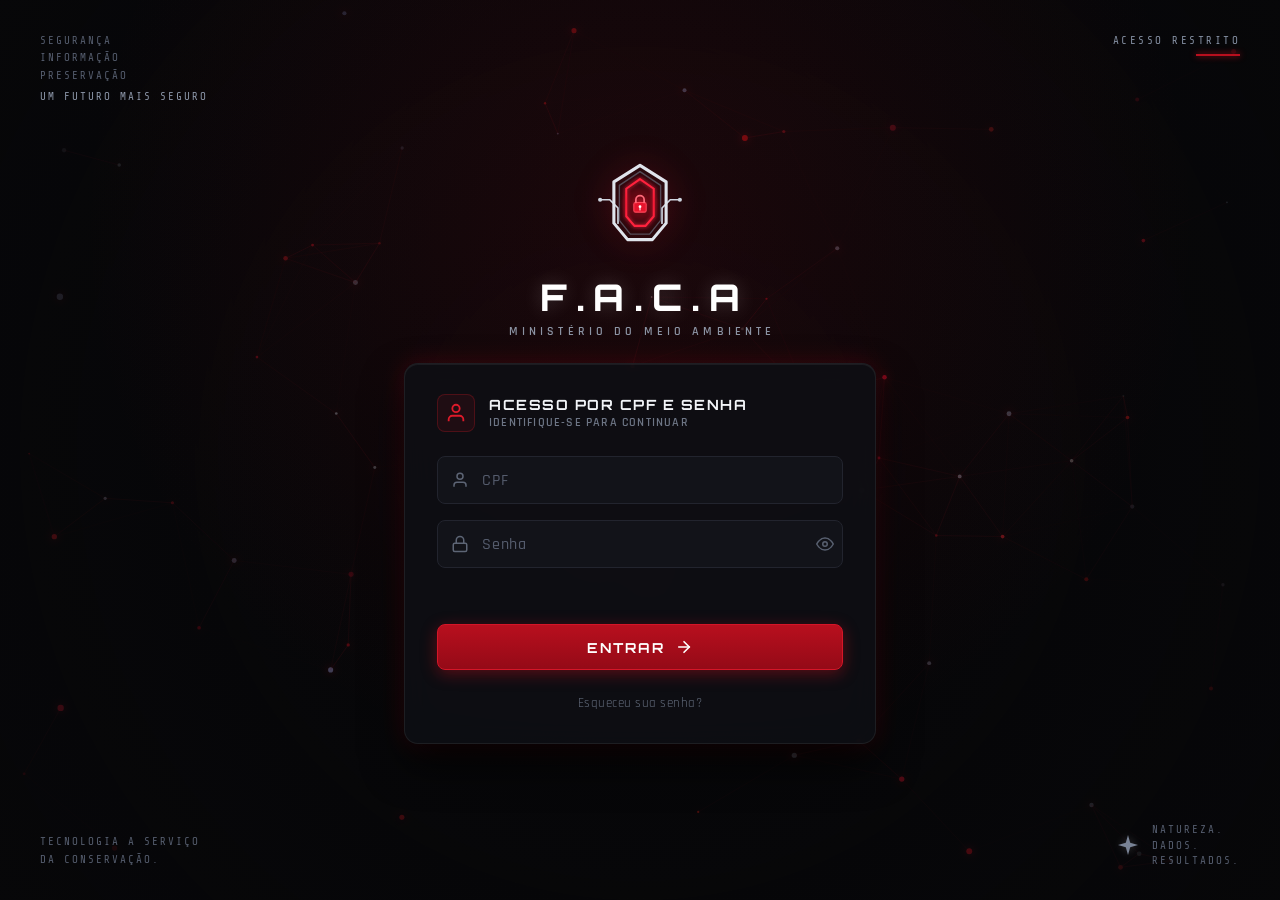
==== index.html @ 19641d57 "feat: estrutura inicial do frontend e scanner facial" ====
<!DOCTYPE html>
<html lang="pt-BR">
<head>
  <meta charset="UTF-8">
  <meta name="viewport" content="width=device-width, initial-scale=1.0">
  <title>F.A.C.A - Ministério do Meio Ambiente | Controle de Acesso</title>
  
  <!-- Google Fonts: Orbitron & Rajdhani for Cyber / Military HUD Aesthetic -->
  <link rel="preconnect" href="https://fonts.googleapis.com">
  <link rel="preconnect" href="https://fonts.gstatic.com" crossorigin>
  <link href="https://fonts.googleapis.com/css2?family=Orbitron:wght@500;700;800;900&family=Rajdhani:wght@400;500;600;700&family=Share+Tech+Mono&display=swap" rel="stylesheet">
  
  <!-- Estilos CSS -->
  <link rel="stylesheet" href="src/css/estilo.css">
</head>
<body>
  <!-- Canvas de Fundo Interativo (Rede Neural / Constelações Cibernéticas) -->
  <canvas id="bg-canvas"></canvas>

  <!-- Ambient Glow Vignette -->
  <div class="ambient-glow"></div>

  <!-- HUD Corner Details (Idêntico à referência visual) -->
  <div class="hud-corner top-left">
    <span>SEGURANÇA</span>
    <span>INFORMAÇÃO</span>
    <span>PRESERVAÇÃO</span>
    <span class="highlight">UM FUTURO MAIS SEGURO</span>
  </div>

  <div class="hud-corner top-right">
    <div class="restricted-tag">
      <span>ACESSO RESTRITO</span>
      <div class="hud-line"></div>
    </div>
  </div>

  <div class="hud-corner bottom-left">
    <span>TECNOLOGIA A SERVIÇO</span>
    <span>DA CONSERVAÇÃO.</span>
  </div>

  <div class="hud-corner bottom-right">
    <div class="nature-tag">
      <svg class="star-icon" viewBox="0 0 24 24" fill="currentColor">
        <path d="M12 2L14.2 9.8L22 12L14.2 14.2L12 22L9.8 14.2L2 12L9.8 9.8L12 2Z"/>
      </svg>
      <div class="nature-text">
        <span>NATUREZA.</span>
        <span>DADOS.</span>
        <span>RESULTADOS.</span>
      </div>
    </div>
  </div>

  <!-- Container Principal Centralizado -->
  <main class="main-container">
    
    <!-- Header / Logo F.A.C.A -->
    <header class="system-header">
      <div class="logo-wrapper">
        <div class="logo-shield">
          <svg viewBox="0 0 160 160" class="shield-svg">
            <defs>
              <radialGradient id="redGlow" cx="50%" cy="50%" r="50%">
                <stop offset="0%" stop-color="#ff1a35" stop-opacity="0.9" />
                <stop offset="50%" stop-color="#ab091b" stop-opacity="0.5" />
                <stop offset="100%" stop-color="#ff0022" stop-opacity="0" />
              </radialGradient>
              <filter id="glowEffect" x="-20%" y="-20%" width="140%" height="140%">
                <feGaussianBlur stdDeviation="3" result="blur" />
                <feComposite in="SourceGraphic" in2="blur" operator="over" />
              </filter>
            </defs>
            <!-- Circuit Nodes & Lines -->
            <path d="M22 68 L36 68 L48 80 L48 102" fill="none" stroke="#cfd6e0" stroke-width="2.5" stroke-linecap="round"/>
            <circle cx="22" cy="68" r="3" fill="#cfd6e0" />
            
            <path d="M138 68 L124 68 L112 80 L112 102" fill="none" stroke="#cfd6e0" stroke-width="2.5" stroke-linecap="round"/>
            <circle cx="138" cy="68" r="3" fill="#cfd6e0" />

            <!-- Outer Metallic Polygonal Arch -->
            <path d="M80 18 L118 42 L118 102 L98 126 L62 126 L42 102 L42 42 Z" 
                  fill="none" stroke="#dfe4ec" stroke-width="4.5" stroke-linejoin="round" />
            <path d="M80 27 L110 47 L110 98 L94 118 L66 118 L50 98 L50 47 Z" 
                  fill="none" stroke="#717a8a" stroke-width="2" stroke-linejoin="round" opacity="0.6"/>

            <!-- Inner Glowing Cyber Core Arch -->
            <path d="M80 38 L100 52 L100 92 L88 106 L72 106 L60 92 L60 52 Z" 
                  fill="none" stroke="#ff223e" stroke-width="3" filter="url(#glowEffect)" />
            
            <!-- Glow background -->
            <circle cx="80" cy="74" r="28" fill="url(#redGlow)" opacity="0.75" />

            <!-- Padlock Symbol -->
            <g transform="translate(68, 62)" class="lock-icon-svg">
              <rect x="3" y="10" width="18" height="14" rx="2.5" fill="#e6142c" stroke="#ff475b" stroke-width="1.5" />
              <path d="M6 10 V6 A6 6 0 0 1 18 6 V10" fill="none" stroke="#ff6b7b" stroke-width="2.5" stroke-linecap="round" />
              <circle cx="12" cy="16" r="2" fill="#ffffff" />
              <path d="M12 18 V21" stroke="#ffffff" stroke-width="1.5" stroke-linecap="round"/>
            </g>
          </svg>
        </div>
      </div>

      <h1 class="system-title">F.A.C.A</h1>
      <p class="system-subtitle">MINISTÉRIO DO MEIO AMBIENTE</p>
    </header>

    <!-- Área de Cards com Transição de Etapas -->
    <div class="auth-card-stage">
      
      <!-- ETAPA 1: Acesso por CPF e Senha (Exibido Primeiro) -->
      <section class="auth-card active" id="step-login" aria-label="Acesso por CPF e Senha">
        <div class="card-header">
          <div class="icon-avatar">
            <svg viewBox="0 0 24 24" width="22" height="22" fill="none" stroke="currentColor" stroke-width="2">
              <path d="M20 21v-2a4 4 0 0 0-4-4H8a4 4 0 0 0-4 4v2" />
              <circle cx="12" cy="7" r="4" />
            </svg>
          </div>
          <div class="header-text">
            <h2>ACESSO POR CPF E SENHA</h2>
            <p>IDENTIFIQUE-SE PARA CONTINUAR</p>
          </div>
        </div>

        <form id="form-login" class="card-form" autocomplete="off">
          <!-- Campo CPF -->
          <div class="input-group">
            <span class="input-icon">
              <svg viewBox="0 0 24 24" width="18" height="18" fill="none" stroke="currentColor" stroke-width="2">
                <path d="M20 21v-2a4 4 0 0 0-4-4H8a4 4 0 0 0-4 4v2" />
                <circle cx="12" cy="7" r="4" />
              </svg>
            </span>
            <input 
              type="text" 
              id="cpf-input" 
              name="cpf" 
              placeholder="CPF" 
              maxlength="14" 
              inputmode="numeric"
              required 
            />
          </div>

          <!-- Campo Senha -->
          <div class="input-group">
            <span class="input-icon">
              <svg viewBox="0 0 24 24" width="18" height="18" fill="none" stroke="currentColor" stroke-width="2">
                <rect x="3" y="11" width="18" height="11" rx="2" ry="2" />
                <path d="M7 11V7a5 5 0 0 1 10 0v4" />
              </svg>
            </span>
            <input 
              type="password" 
              id="password-input" 
              name="password" 
              placeholder="Senha" 
              required 
            />
            <button type="button" class="btn-toggle-pwd" id="btn-toggle-pwd" aria-label="Mostrar ou ocultar senha">
              <svg id="eye-icon" viewBox="0 0 24 24" width="18" height="18" fill="none" stroke="currentColor" stroke-width="2">
                <path d="M1 12s4-8 11-8 11 8 11 8-4 8-11 8-11-8-11-8z" />
                <circle cx="12" cy="12" r="3" />
              </svg>
            </button>
          </div>

          <div class="feedback-msg" id="login-feedback"></div>

          <!-- Botão Entrar -->
          <button type="submit" class="btn-primary" id="btn-entrar">
            <span>ENTRAR</span>
            <svg viewBox="0 0 24 24" width="18" height="18" fill="none" stroke="currentColor" stroke-width="2.2" stroke-linecap="round">
              <line x1="5" y1="12" x2="19" y2="12"></line>
              <polyline points="12 5 19 12 12 19"></polyline>
            </svg>
          </button>

          <!-- Rodapé do Card -->
          <div class="card-footer">
            <a href="#" class="forgot-pwd-link" id="link-forgot-pwd">Esqueceu sua senha?</a>
          </div>
        </form>
      </section>

      <!-- ETAPA 2: Reconhecimento Facial (Aparece após clicar em Entrar) -->
      <section class="auth-card" id="step-biometrics" aria-label="Reconhecimento Facial">
        <div class="card-header">
          <div class="icon-avatar">
            <svg viewBox="0 0 24 24" width="22" height="22" fill="none" stroke="currentColor" stroke-width="2">
              <path d="M3 7V5a2 2 0 0 1 2-2h2" />
              <path d="M17 3h2a2 2 0 0 1 2 2v2" />
              <path d="M21 17v2a2 2 0 0 1-2 2h-2" />
              <path d="M7 21H5a2 2 0 0 1-2-2v-2" />
              <circle cx="12" cy="11" r="3" />
              <path d="M8 17a4 4 0 0 1 8 0" />
            </svg>
          </div>
          <div class="header-text">
            <h2>RECONHECIMENTO FACIAL</h2>
            <p>POSICIONE SEU ROSTO NA ÁREA INDICADA</p>
          </div>
        </div>

        <div class="card-content">
          <!-- Viewport do Scanner Facial com HUD cibernético -->
          <div class="scanner-viewport" id="scanner-viewport">
            <!-- Retículas dos 4 cantos -->
            <div class="reticle-corner corner-tl"></div>
            <div class="reticle-corner corner-tr"></div>
            <div class="reticle-corner corner-bl"></div>
            <div class="reticle-corner corner-br"></div>

            <!-- Mira / Linha de varredura laser -->
            <div class="scan-laser" id="scan-laser"></div>
            <div class="crosshair-h"></div>
            <div class="crosshair-v"></div>

            <!-- Canvas da Malha 3D / Wireframe Facial -->
            <canvas id="face-mesh-canvas" width="340" height="240"></canvas>
            
            <!-- Elemento de Vídeo para Câmera Real (Opcional/Automático) -->
            <video id="webcam-video" autoplay playsinline muted></video>

            <!-- Status HUD Overlay -->
            <div class="scanner-hud-overlay">
              <span class="hud-status" id="hud-status-text">SISTEMA PRONTO</span>
              <span class="hud-metrics" id="hud-metrics-text">BIOMETRIA 0%</span>
            </div>
          </div>

          <!-- Barra de Progresso do Reconhecimento -->
          <div class="scan-progress-container" id="scan-progress-box">
            <div class="scan-progress-bar" id="scan-progress-bar"></div>
          </div>

          <div class="feedback-msg" id="bio-feedback"></div>

          <!-- Botão Iniciar Reconhecimento -->
          <button type="button" class="btn-secondary" id="btn-start-scan">
            <svg viewBox="0 0 24 24" width="18" height="18" fill="none" stroke="currentColor" stroke-width="2">
              <path d="M23 19a2 2 0 0 1-2 2H3a2 2 0 0 1-2-2V8a2 2 0 0 1 2-2h4l2-3h6l2 3h4a2 2 0 0 1 2 2z"/>
              <circle cx="12" cy="13" r="4"/>
            </svg>
            <span id="btn-scan-label">INICIAR RECONHECIMENTO</span>
          </button>

          <!-- Ação secundária para voltar ao login ou trocar de câmera -->
          <div class="card-actions-nav">
            <button type="button" class="btn-link" id="btn-back-login">
              ← Voltar para identificação
            </button>
            <button type="button" class="btn-link-action" id="btn-toggle-cam">
              Ativar Câmera Real
            </button>
          </div>
        </div>
      </section>

    </div>
  </main>

  <!-- Scripts JavaScript -->
  <script src="src/js/particulas.js"></script>
  <script src="src/js/scanner-facial.js"></script>
  <script src="src/js/principal.js"></script>
</body>
</html>
---- src/css/estilo.css ----
/* ==========================================================================
   F.A.C.A - Frente de Autenticação e Controle de Acesso
   Ministério do Meio Ambiente - Cyber Security Biometrics UI
   ========================================================================== */

:root {
  --bg-dark: #070709;
  --card-bg: rgba(14, 15, 20, 0.88);
  --card-border: rgba(255, 255, 255, 0.07);
  --card-border-glow: rgba(184, 17, 33, 0.28);
  
  --red-primary: #b80f1e;
  --red-hover: #cf1426;
  --red-glow: rgba(207, 20, 38, 0.55);
  --red-dim: #5c0f17;
  
  --text-main: #f0f2f5;
  --text-muted: #727a8c;
  --text-dim: #4c5363;
  --text-highlight: #ffffff;
  
  --input-bg: #121319;
  --input-border: #22242e;
  --input-border-focus: #b80f1e;
  
  --font-display: 'Orbitron', sans-serif;
  --font-ui: 'Rajdhani', sans-serif;
  --font-mono: 'Share Tech Mono', monospace;
}

* {
  margin: 0;
  padding: 0;
  box-sizing: border-box;
}

body {
  width: 100vw;
  min-height: 100vh;
  background-color: var(--bg-dark);
  color: var(--text-main);
  font-family: var(--font-ui);
  display: flex;
  align-items: center;
  justify-content: center;
  overflow-x: hidden;
  position: relative;
  user-select: none;
}

/* --------------------------------------------------------------------------
   Canvas de Fundo e Vinheta
   -------------------------------------------------------------------------- */
#bg-canvas {
  position: fixed;
  top: 0;
  left: 0;
  width: 100%;
  height: 100%;
  z-index: 0;
  pointer-events: none;
}

.ambient-glow {
  position: fixed;
  top: 0;
  left: 0;
  width: 100%;
  height: 100%;
  background: 
    radial-gradient(circle at 50% 25%, rgba(184, 15, 30, 0.12) 0%, transparent 60%),
    radial-gradient(circle at 50% 50%, rgba(7, 7, 9, 0.2) 0%, rgba(7, 7, 9, 0.85) 100%);
  z-index: 1;
  pointer-events: none;
}

/* --------------------------------------------------------------------------
   HUD Corner Elements (Fiel ao design original)
   -------------------------------------------------------------------------- */
.hud-corner {
  position: fixed;
  z-index: 5;
  font-family: var(--font-mono);
  font-size: 0.68rem;
  letter-spacing: 2px;
  color: #555d6e;
  line-height: 1.6;
  text-transform: uppercase;
  pointer-events: none;
}

.hud-corner.top-left {
  top: 32px;
  left: 40px;
  display: flex;
  flex-direction: column;
}

.hud-corner.top-left .highlight {
  color: #8c96a8;
  margin-top: 4px;
}

.hud-corner.top-right {
  top: 32px;
  right: 40px;
}

.restricted-tag {
  display: flex;
  flex-direction: column;
  align-items: flex-end;
}

.restricted-tag span {
  color: #8590a3;
  letter-spacing: 2.5px;
}

.restricted-tag .hud-line {
  width: 44px;
  height: 2px;
  background-color: var(--red-primary);
  margin-top: 5px;
  box-shadow: 0 0 6px var(--red-primary);
}

.hud-corner.bottom-left {
  bottom: 32px;
  left: 40px;
  display: flex;
  flex-direction: column;
}

.hud-corner.bottom-right {
  bottom: 32px;
  right: 40px;
}

.nature-tag {
  display: flex;
  align-items: center;
  gap: 12px;
}

.star-icon {
  width: 24px;
  height: 24px;
  color: #798396;
  filter: drop-shadow(0 0 4px rgba(255, 255, 255, 0.2));
}

.nature-text {
  display: flex;
  flex-direction: column;
  line-height: 1.4;
  letter-spacing: 2px;
}

/* --------------------------------------------------------------------------
   Estrutura Principal Central
   -------------------------------------------------------------------------- */
.main-container {
  position: relative;
  z-index: 10;
  display: flex;
  flex-direction: column;
  align-items: center;
  justify-content: center;
  padding: 24px;
  width: 100%;
  max-width: 520px;
}

/* --------------------------------------------------------------------------
   Logo Header
   -------------------------------------------------------------------------- */
.system-header {
  display: flex;
  flex-direction: column;
  align-items: center;
  margin-bottom: 24px;
  text-align: center;
}

.logo-wrapper {
  position: relative;
  width: 110px;
  height: 110px;
  display: flex;
  align-items: center;
  justify-content: center;
  margin-bottom: 8px;
}

.shield-svg {
  width: 100%;
  height: 100%;
  filter: drop-shadow(0 0 16px rgba(220, 20, 40, 0.4));
  animation: pulseLogo 4s ease-in-out infinite alternate;
}

@keyframes pulseLogo {
  0% {
    filter: drop-shadow(0 0 12px rgba(200, 15, 30, 0.35));
  }
  100% {
    filter: drop-shadow(0 0 24px rgba(255, 25, 45, 0.7));
  }
}

.system-title {
  font-family: var(--font-display);
  font-size: 2.3rem;
  font-weight: 800;
  letter-spacing: 0.26em;
  color: #ffffff;
  margin-right: -0.26em; /* compensa espaçamento final */
  text-shadow: 0 0 20px rgba(255, 255, 255, 0.2);
}

.system-subtitle {
  font-family: var(--font-ui);
  font-size: 0.76rem;
  font-weight: 600;
  letter-spacing: 0.34em;
  color: #8c94a4;
  margin-top: 4px;
  margin-right: -0.34em;
  text-transform: uppercase;
}

/* --------------------------------------------------------------------------
   Área dos Cards e Animação de Troca
   -------------------------------------------------------------------------- */
.auth-card-stage {
  width: 100%;
  position: relative;
  min-height: 380px;
}

.auth-card {
  width: 100%;
  background: var(--card-bg);
  backdrop-filter: blur(16px);
  -webkit-backdrop-filter: blur(16px);
  border: 1px solid var(--card-border);
  box-shadow: 
    0 20px 40px rgba(0, 0, 0, 0.75),
    0 0 25px var(--card-border-glow),
    inset 0 1px 0 rgba(255, 255, 255, 0.06);
  border-radius: 14px;
  padding: 30px 32px;
  transition: opacity 0.35s ease, transform 0.35s cubic-bezier(0.16, 1, 0.3, 1), visibility 0.35s;
  
  /* Inicia escondido, a classe .active ativa */
  display: none;
  opacity: 0;
  transform: translateY(12px) scale(0.98);
}

.auth-card.active {
  display: block;
  opacity: 1;
  transform: translateY(0) scale(1);
}

/* --------------------------------------------------------------------------
   Card Header
   -------------------------------------------------------------------------- */
.card-header {
  display: flex;
  align-items: center;
  gap: 14px;
  margin-bottom: 24px;
}

.icon-avatar {
  width: 38px;
  height: 38px;
  display: flex;
  align-items: center;
  justify-content: center;
  color: #dc1a2a;
  background: rgba(220, 26, 42, 0.08);
  border: 1px solid rgba(220, 26, 42, 0.25);
  border-radius: 8px;
  flex-shrink: 0;
}

.header-text h2 {
  font-family: var(--font-display);
  font-size: 0.88rem;
  font-weight: 700;
  letter-spacing: 1.5px;
  color: #f2f4f8;
  text-transform: uppercase;
}

.header-text p {
  font-family: var(--font-ui);
  font-size: 0.74rem;
  font-weight: 600;
  letter-spacing: 1.2px;
  color: #6d7585;
  margin-top: 2px;
  text-transform: uppercase;
}

/* --------------------------------------------------------------------------
   Formulário de Login
   -------------------------------------------------------------------------- */
.card-form {
  display: flex;
  flex-direction: column;
  gap: 16px;
}

.input-group {
  position: relative;
  display: flex;
  align-items: center;
  background: var(--input-bg);
  border: 1px solid var(--input-border);
  border-radius: 8px;
  transition: all 0.25s ease;
}

.input-group:focus-within {
  border-color: var(--input-border-focus);
  box-shadow: 0 0 12px rgba(184, 15, 30, 0.35);
  background: #151720;
}

.input-icon {
  display: flex;
  align-items: center;
  justify-content: center;
  width: 44px;
  color: #5d6575;
  flex-shrink: 0;
  transition: color 0.25s ease;
}

.input-group:focus-within .input-icon {
  color: #dc1a2a;
}

.input-group input {
  width: 100%;
  height: 46px;
  background: transparent;
  border: none;
  outline: none;
  color: var(--text-main);
  font-family: var(--font-ui);
  font-size: 0.98rem;
  font-weight: 500;
  letter-spacing: 0.8px;
}

.input-group input::placeholder {
  color: #555c6d;
  font-weight: 500;
}

.btn-toggle-pwd {
  background: transparent;
  border: none;
  width: 42px;
  height: 46px;
  display: flex;
  align-items: center;
  justify-content: center;
  color: #586070;
  cursor: pointer;
  transition: color 0.2s;
}

.btn-toggle-pwd:hover {
  color: #ffffff;
}

/* Botão Primário (ENTRAR) */
.btn-primary {
  width: 100%;
  height: 46px;
  background: linear-gradient(180deg, #b80f1e 0%, #940a17 100%);
  border: 1px solid #d41628;
  border-radius: 8px;
  color: #ffffff;
  font-family: var(--font-display);
  font-size: 0.86rem;
  font-weight: 700;
  letter-spacing: 2px;
  cursor: pointer;
  display: flex;
  align-items: center;
  justify-content: center;
  gap: 10px;
  margin-top: 6px;
  box-shadow: 0 4px 16px rgba(184, 15, 30, 0.45);
  transition: all 0.25s ease;
}

.btn-primary:hover {
  background: linear-gradient(180deg, #cf1426 0%, #aa0d1b 100%);
  box-shadow: 0 4px 24px rgba(220, 20, 40, 0.7);
  transform: translateY(-1px);
}

.btn-primary:active {
  transform: translateY(1px);
  box-shadow: 0 2px 8px rgba(184, 15, 30, 0.4);
}

.card-footer {
  margin-top: 6px;
  text-align: center;
}

.forgot-pwd-link {
  color: #636b7c;
  font-size: 0.8rem;
  text-decoration: none;
  letter-spacing: 0.5px;
  transition: color 0.2s ease;
}

.forgot-pwd-link:hover {
  color: #b0bac9;
  text-decoration: underline;
}

/* --------------------------------------------------------------------------
   Card de Biometria / Reconhecimento Facial
   -------------------------------------------------------------------------- */
.scanner-viewport {
  position: relative;
  width: 100%;
  height: 240px;
  background: radial-gradient(circle at center, #0e1017 0%, #060709 100%);
  border: 1px solid rgba(255, 255, 255, 0.08);
  border-radius: 8px;
  overflow: hidden;
  display: flex;
  align-items: center;
  justify-content: center;
  box-shadow: inset 0 0 30px rgba(0, 0, 0, 0.8);
}

/* Retículas dos cantos estilo HUD */
.reticle-corner {
  position: absolute;
  width: 16px;
  height: 16px;
  border-color: #d81426;
  border-style: solid;
  pointer-events: none;
  z-index: 4;
}

.corner-tl {
  top: 10px;
  left: 10px;
  border-width: 2.5px 0 0 2.5px;
}

.corner-tr {
  top: 10px;
  right: 10px;
  border-width: 2.5px 2.5px 0 0;
}

.corner-bl {
  bottom: 10px;
  left: 10px;
  border-width: 0 0 2.5px 2.5px;
}

.corner-br {
  bottom: 10px;
  right: 10px;
  border-width: 0 2.5px 2.5px 0;
}

/* Miras sutis centrais */
.crosshair-h {
  position: absolute;
  top: 50%;
  left: 14px;
  right: 14px;
  height: 1px;
  background: rgba(220, 20, 40, 0.15);
  pointer-events: none;
  z-index: 3;
}

.crosshair-v {
  position: absolute;
  left: 50%;
  top: 14px;
  bottom: 14px;
  width: 1px;
  background: rgba(220, 20, 40, 0.15);
  pointer-events: none;
  z-index: 3;
}

/* Linha de Varredura Laser */
.scan-laser {
  position: absolute;
  left: 0;
  width: 100%;
  height: 2px;
  background: #ff2238;
  box-shadow: 0 0 12px #ff2238, 0 0 20px #ff2238;
  top: 0;
  z-index: 6;
  opacity: 0;
  pointer-events: none;
}

.scan-laser.scanning {
  opacity: 1;
  animation: laserScan 2.2s ease-in-out infinite alternate;
}

@keyframes laserScan {
  0% {
    top: 6%;
    opacity: 0.9;
  }
  50% {
    opacity: 1;
  }
  100% {
    top: 92%;
    opacity: 0.9;
  }
}

/* Canvas da Malha Facial */
#face-mesh-canvas {
  position: absolute;
  width: 100%;
  height: 100%;
  z-index: 2;
  pointer-events: none;
}

/* Vídeo da Webcam */
#webcam-video {
  position: absolute;
  width: 100%;
  height: 100%;
  object-fit: cover;
  transform: scaleX(-1); /* espelhado */
  z-index: 1;
  display: none;
  filter: contrast(1.15) brightness(0.9) grayscale(0.2);
}

/* Overlay de Status HUD no scanner */
.scanner-hud-overlay {
  position: absolute;
  bottom: 8px;
  left: 12px;
  right: 12px;
  display: flex;
  justify-content: space-between;
  font-family: var(--font-mono);
  font-size: 0.65rem;
  letter-spacing: 1.5px;
  color: #727c8e;
  z-index: 5;
  pointer-events: none;
}

.hud-status {
  color: #dc1a2a;
  font-weight: 700;
}

/* Barra de Progresso */
.scan-progress-container {
  width: 100%;
  height: 4px;
  background: #14161f;
  border-radius: 2px;
  margin-top: 14px;
  overflow: hidden;
  opacity: 0;
  transition: opacity 0.3s ease;
}

.scan-progress-container.active {
  opacity: 1;
}

.scan-progress-bar {
  height: 100%;
  width: 0%;
  background: linear-gradient(90deg, #a80f1e, #ff2a40);
  box-shadow: 0 0 8px rgba(255, 42, 64, 0.7);
  transition: width 0.1s linear;
}

/* Botão Secundário (Iniciar Reconhecimento) */
.btn-secondary {
  width: 100%;
  height: 46px;
  background: #14161d;
  border: 1px solid rgba(255, 255, 255, 0.12);
  border-radius: 8px;
  color: #e2e6ee;
  font-family: var(--font-display);
  font-size: 0.82rem;
  font-weight: 700;
  letter-spacing: 1.8px;
  cursor: pointer;
  display: flex;
  align-items: center;
  justify-content: center;
  gap: 10px;
  margin-top: 14px;
  box-shadow: 0 4px 14px rgba(0, 0, 0, 0.4);
  transition: all 0.25s ease;
}

.btn-secondary:hover {
  background: #1b1e27;
  border-color: var(--red-primary);
  color: #ffffff;
  box-shadow: 0 0 16px rgba(184, 15, 30, 0.35);
}

.btn-secondary:active {
  transform: translateY(1px);
}

/* Ações de Navegação */
.card-actions-nav {
  display: flex;
  justify-content: space-between;
  align-items: center;
  margin-top: 14px;
}

.btn-link, .btn-link-action {
  background: transparent;
  border: none;
  font-family: var(--font-ui);
  font-size: 0.78rem;
  font-weight: 600;
  letter-spacing: 0.8px;
  cursor: pointer;
  padding: 4px 0;
  transition: color 0.2s ease;
}

.btn-link {
  color: #636b7c;
}

.btn-link:hover {
  color: #cfd6e0;
}

.btn-link-action {
  color: #8c97aa;
  text-decoration: underline;
  text-underline-offset: 3px;
}

.btn-link-action:hover {
  color: #dc1a2a;
}

/* Mensagens de Feedback */
.feedback-msg {
  min-height: 18px;
  font-size: 0.78rem;
  letter-spacing: 0.8px;
  text-align: center;
  font-weight: 600;
  opacity: 0;
  transition: opacity 0.25s ease;
}

.feedback-msg.show {
  opacity: 1;
}

.feedback-msg.error {
  color: #ff334b;
  text-shadow: 0 0 8px rgba(255, 51, 75, 0.4);
}

.feedback-msg.success {
  color: #2ed573;
  text-shadow: 0 0 8px rgba(46, 213, 115, 0.4);
}

.feedback-msg.info {
  color: #1e90ff;
  text-shadow: 0 0 8px rgba(30, 144, 255, 0.4);
}

/* --------------------------------------------------------------------------
   Responsividade
   -------------------------------------------------------------------------- */
@media (max-width: 768px) {
  .hud-corner {
    display: none !important;
  }
  
  .main-container {
    padding: 16px;
    max-width: 100%;
  }

  .auth-card {
    padding: 24px 20px;
  }

  .system-title {
    font-size: 1.9rem;
  }

  .system-subtitle {
    font-size: 0.68rem;
    letter-spacing: 0.25em;
  }
}
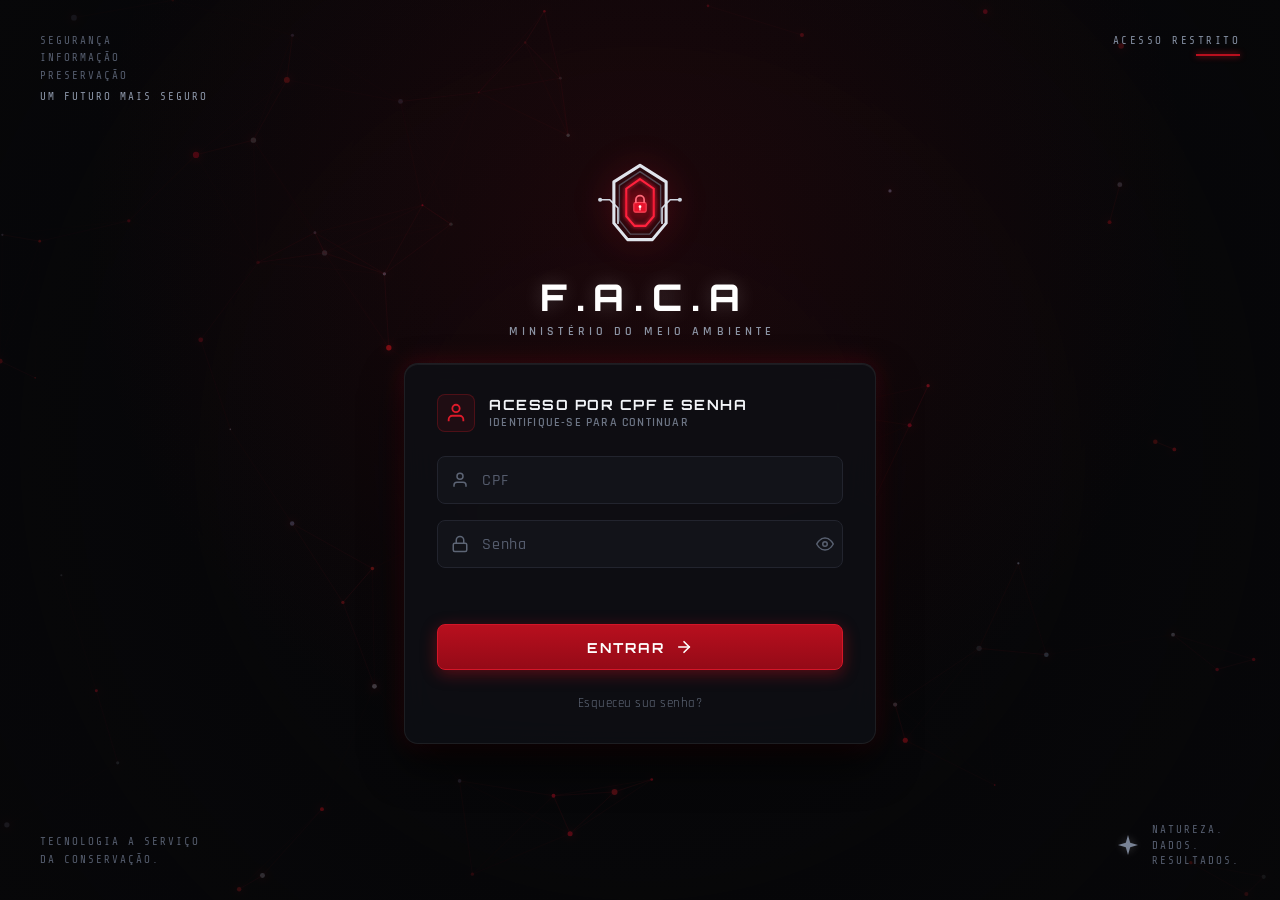
==== commit 2606273d: "Ajuste v1.1 tela de login" ====
--- a/index.html
+++ b/index.html
@@ -140,8 +140,7 @@
               name="cpf" 
               placeholder="CPF" 
               maxlength="14" 
-              inputmode="numeric"
-              required 
+              inputmode="numeric" 
             />
           </div>
 
@@ -158,7 +157,6 @@
               id="password-input" 
               name="password" 
               placeholder="Senha" 
-              required 
             />
             <button type="button" class="btn-toggle-pwd" id="btn-toggle-pwd" aria-label="Mostrar ou ocultar senha">
               <svg id="eye-icon" viewBox="0 0 24 24" width="18" height="18" fill="none" stroke="currentColor" stroke-width="2">
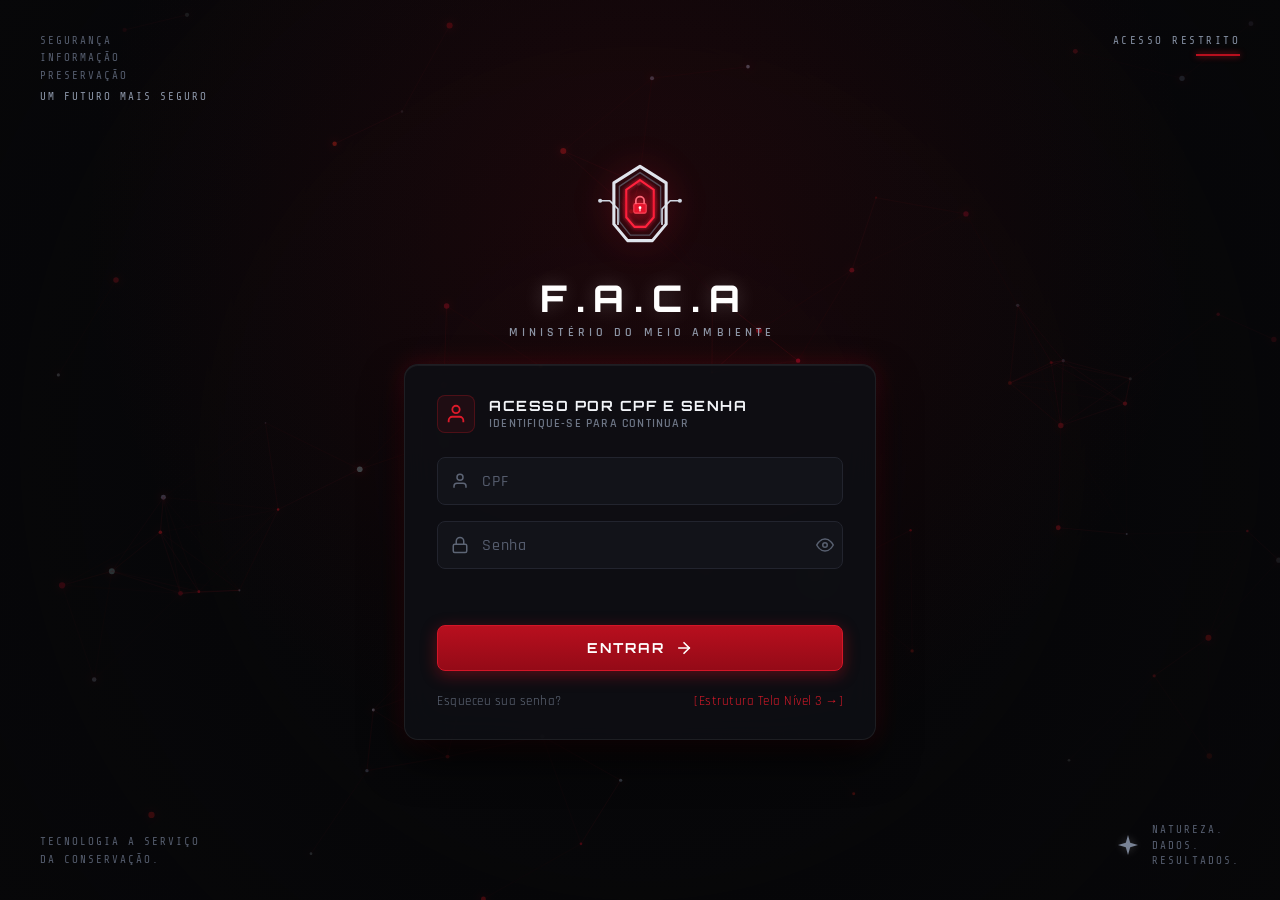
==== commit 65b7de7f: "Add menu v1" ====
--- a/index.html
+++ b/index.html
@@ -178,8 +178,9 @@
           </button>
 
           <!-- Rodapé do Card -->
-          <div class="card-footer">
+          <div class="card-footer" style="display: flex; justify-content: space-between; align-items: center;">
             <a href="#" class="forgot-pwd-link" id="link-forgot-pwd">Esqueceu sua senha?</a>
+            <a href="nivel3.html" class="forgot-pwd-link" style="color: #dc1a2a;">[Estrutura Tela Nível 3 →]</a>
           </div>
         </form>
       </section>
@@ -261,7 +262,9 @@
     </div>
   </main>
 
-  <!-- Scripts JavaScript -->
+  <!-- Scripts JavaScript (Configuração Backend Python/MySQL + Interface) -->
+  <script src="src/js/config/configuracao-banco.js"></script>
+  <script src="src/js/services/servico-api.js"></script>
   <script src="src/js/particulas.js"></script>
   <script src="src/js/scanner-facial.js"></script>
   <script src="src/js/principal.js"></script>
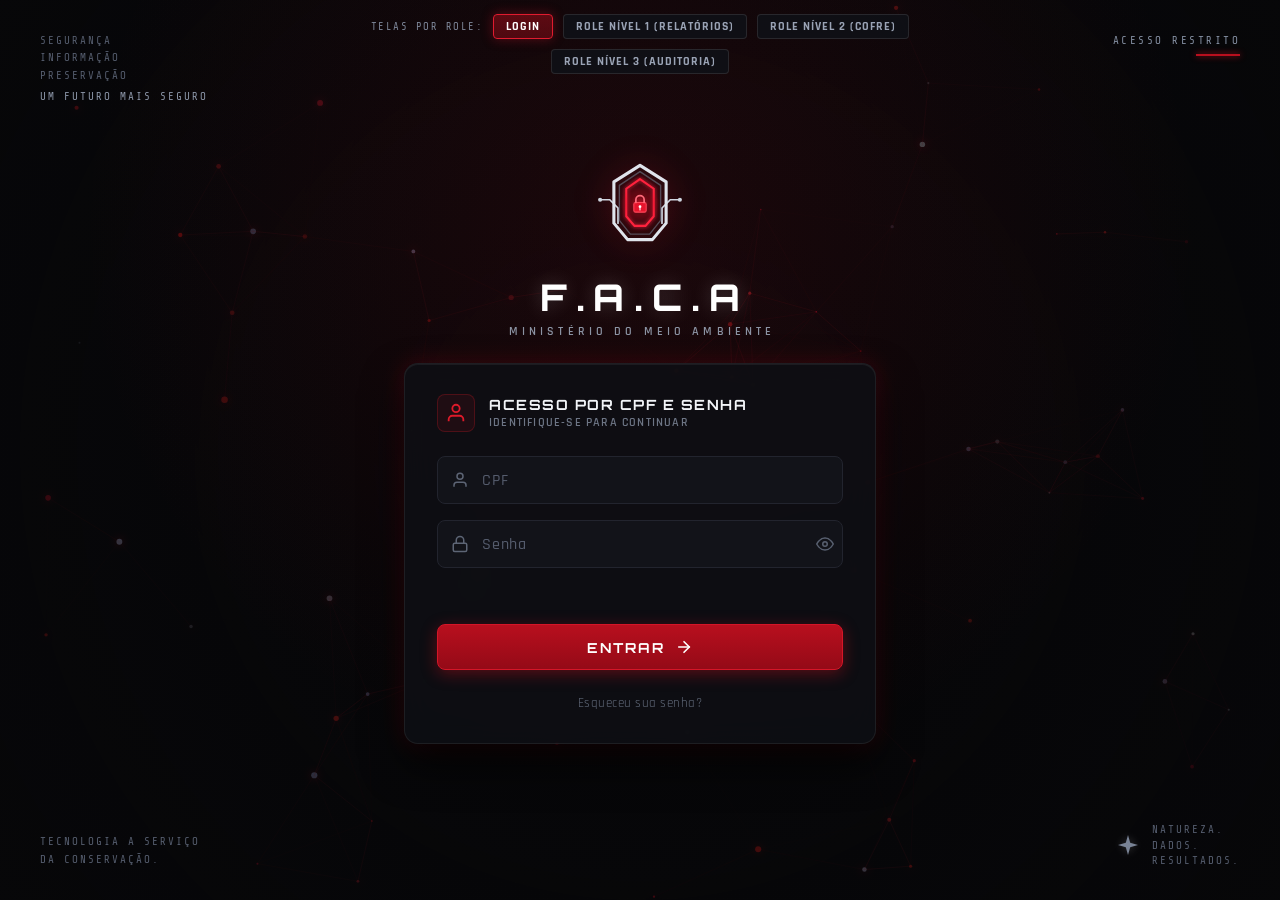
==== commit 2bd8f077: "feat(frontend): implementa painéis SPA por níveis de acesso (RBAC 1, 2 e 3) e pré-configuração MySQL" ====
--- a/index.html
+++ b/index.html
@@ -4,16 +4,17 @@
   <meta charset="UTF-8">
   <meta name="viewport" content="width=device-width, initial-scale=1.0">
   <title>F.A.C.A - Ministério do Meio Ambiente | Controle de Acesso</title>
-  
+
   <!-- Google Fonts: Orbitron & Rajdhani for Cyber / Military HUD Aesthetic -->
   <link rel="preconnect" href="https://fonts.googleapis.com">
   <link rel="preconnect" href="https://fonts.gstatic.com" crossorigin>
   <link href="https://fonts.googleapis.com/css2?family=Orbitron:wght@500;700;800;900&family=Rajdhani:wght@400;500;600;700&family=Share+Tech+Mono&display=swap" rel="stylesheet">
-  
+
   <!-- Estilos CSS -->
   <link rel="stylesheet" href="src/css/estilo.css">
+  <link rel="stylesheet" href="src/css/components/painel-nivel3.css">
 </head>
-<body>
+<body data-role-nivel="3">
   <!-- Canvas de Fundo Interativo (Rede Neural / Constelações Cibernéticas) -->
   <canvas id="bg-canvas"></canvas>
 
@@ -53,9 +54,32 @@
     </div>
   </div>
 
-  <!-- Container Principal Centralizado -->
-  <main class="main-container">
-    
+  <!-- ========================================================================
+       BARRA RÁPIDA DE ACESSO ÀS ROLES (Funciona na mesma rota "/" sem 404)
+       ======================================================================== -->
+  <div id="spa-top-switcher" style="position: fixed; top: 14px; left: 50%; transform: translateX(-50%); z-index: 50;">
+    <div class="role-preview-bar">
+      <span class="role-preview-label">TELAS POR ROLE:</span>
+      <button type="button" class="role-preview-btn active" data-spa-action="voltar-login" id="btn-top-login">
+        Login
+      </button>
+      <button type="button" class="role-preview-btn" data-spa-role="1" id="btn-top-role-1">
+        Role Nível 1 (Relatórios)
+      </button>
+      <button type="button" class="role-preview-btn" data-spa-role="2" id="btn-top-role-2">
+        Role Nível 2 (Cofre)
+      </button>
+      <button type="button" class="role-preview-btn" data-spa-role="3" id="btn-top-role-3">
+        Role Nível 3 (Auditoria)
+      </button>
+    </div>
+  </div>
+
+  <!-- ========================================================================
+       VISÃO 1 (SPA): LOGIN E RECONHECIMENTO FACIAL INICIAL
+       ======================================================================== -->
+  <main class="main-container" id="spa-view-login">
+
     <!-- Header / Logo F.A.C.A -->
     <header class="system-header">
       <div class="logo-wrapper">
@@ -72,27 +96,17 @@
                 <feComposite in="SourceGraphic" in2="blur" operator="over" />
               </filter>
             </defs>
-            <!-- Circuit Nodes & Lines -->
             <path d="M22 68 L36 68 L48 80 L48 102" fill="none" stroke="#cfd6e0" stroke-width="2.5" stroke-linecap="round"/>
             <circle cx="22" cy="68" r="3" fill="#cfd6e0" />
-            
             <path d="M138 68 L124 68 L112 80 L112 102" fill="none" stroke="#cfd6e0" stroke-width="2.5" stroke-linecap="round"/>
             <circle cx="138" cy="68" r="3" fill="#cfd6e0" />
-
-            <!-- Outer Metallic Polygonal Arch -->
-            <path d="M80 18 L118 42 L118 102 L98 126 L62 126 L42 102 L42 42 Z" 
+            <path d="M80 18 L118 42 L118 102 L98 126 L62 126 L42 102 L42 42 Z"
                   fill="none" stroke="#dfe4ec" stroke-width="4.5" stroke-linejoin="round" />
-            <path d="M80 27 L110 47 L110 98 L94 118 L66 118 L50 98 L50 47 Z" 
+            <path d="M80 27 L110 47 L110 98 L94 118 L66 118 L50 98 L50 47 Z"
                   fill="none" stroke="#717a8a" stroke-width="2" stroke-linejoin="round" opacity="0.6"/>
-
-            <!-- Inner Glowing Cyber Core Arch -->
-            <path d="M80 38 L100 52 L100 92 L88 106 L72 106 L60 92 L60 52 Z" 
+            <path d="M80 38 L100 52 L100 92 L88 106 L72 106 L60 92 L60 52 Z"
                   fill="none" stroke="#ff223e" stroke-width="3" filter="url(#glowEffect)" />
-            
-            <!-- Glow background -->
             <circle cx="80" cy="74" r="28" fill="url(#redGlow)" opacity="0.75" />
-
-            <!-- Padlock Symbol -->
             <g transform="translate(68, 62)" class="lock-icon-svg">
               <rect x="3" y="10" width="18" height="14" rx="2.5" fill="#e6142c" stroke="#ff475b" stroke-width="1.5" />
               <path d="M6 10 V6 A6 6 0 0 1 18 6 V10" fill="none" stroke="#ff6b7b" stroke-width="2.5" stroke-linecap="round" />
@@ -109,8 +123,8 @@
 
     <!-- Área de Cards com Transição de Etapas -->
     <div class="auth-card-stage">
-      
-      <!-- ETAPA 1: Acesso por CPF e Senha (Exibido Primeiro) -->
+
+      <!-- ETAPA 1: Acesso por CPF e Senha -->
       <section class="auth-card active" id="step-login" aria-label="Acesso por CPF e Senha">
         <div class="card-header">
           <div class="icon-avatar">
@@ -126,7 +140,6 @@
         </div>
 
         <form id="form-login" class="card-form" autocomplete="off">
-          <!-- Campo CPF -->
           <div class="input-group">
             <span class="input-icon">
               <svg viewBox="0 0 24 24" width="18" height="18" fill="none" stroke="currentColor" stroke-width="2">
@@ -134,17 +147,16 @@
                 <circle cx="12" cy="7" r="4" />
               </svg>
             </span>
-            <input 
-              type="text" 
-              id="cpf-input" 
-              name="cpf" 
-              placeholder="CPF" 
-              maxlength="14" 
-              inputmode="numeric" 
+            <input
+              type="text"
+              id="cpf-input"
+              name="cpf"
+              placeholder="CPF"
+              maxlength="14"
+              inputmode="numeric"
             />
           </div>
 
-          <!-- Campo Senha -->
           <div class="input-group">
             <span class="input-icon">
               <svg viewBox="0 0 24 24" width="18" height="18" fill="none" stroke="currentColor" stroke-width="2">
@@ -152,11 +164,11 @@
                 <path d="M7 11V7a5 5 0 0 1 10 0v4" />
               </svg>
             </span>
-            <input 
-              type="password" 
-              id="password-input" 
-              name="password" 
-              placeholder="Senha" 
+            <input
+              type="password"
+              id="password-input"
+              name="password"
+              placeholder="Senha"
             />
             <button type="button" class="btn-toggle-pwd" id="btn-toggle-pwd" aria-label="Mostrar ou ocultar senha">
               <svg id="eye-icon" viewBox="0 0 24 24" width="18" height="18" fill="none" stroke="currentColor" stroke-width="2">
@@ -168,7 +180,6 @@
 
           <div class="feedback-msg" id="login-feedback"></div>
 
-          <!-- Botão Entrar -->
           <button type="submit" class="btn-primary" id="btn-entrar">
             <span>ENTRAR</span>
             <svg viewBox="0 0 24 24" width="18" height="18" fill="none" stroke="currentColor" stroke-width="2.2" stroke-linecap="round">
@@ -177,15 +188,13 @@
             </svg>
           </button>
 
-          <!-- Rodapé do Card -->
-          <div class="card-footer" style="display: flex; justify-content: space-between; align-items: center;">
+          <div class="card-footer">
             <a href="#" class="forgot-pwd-link" id="link-forgot-pwd">Esqueceu sua senha?</a>
-            <a href="nivel3.html" class="forgot-pwd-link" style="color: #dc1a2a;">[Estrutura Tela Nível 3 →]</a>
           </div>
         </form>
       </section>
 
-      <!-- ETAPA 2: Reconhecimento Facial (Aparece após clicar em Entrar) -->
+      <!-- ETAPA 2: Reconhecimento Facial -->
       <section class="auth-card" id="step-biometrics" aria-label="Reconhecimento Facial">
         <div class="card-header">
           <div class="icon-avatar">
@@ -205,40 +214,31 @@
         </div>
 
         <div class="card-content">
-          <!-- Viewport do Scanner Facial com HUD cibernético -->
           <div class="scanner-viewport" id="scanner-viewport">
-            <!-- Retículas dos 4 cantos -->
             <div class="reticle-corner corner-tl"></div>
             <div class="reticle-corner corner-tr"></div>
             <div class="reticle-corner corner-bl"></div>
             <div class="reticle-corner corner-br"></div>
 
-            <!-- Mira / Linha de varredura laser -->
             <div class="scan-laser" id="scan-laser"></div>
             <div class="crosshair-h"></div>
             <div class="crosshair-v"></div>
 
-            <!-- Canvas da Malha 3D / Wireframe Facial -->
             <canvas id="face-mesh-canvas" width="340" height="240"></canvas>
-            
-            <!-- Elemento de Vídeo para Câmera Real (Opcional/Automático) -->
             <video id="webcam-video" autoplay playsinline muted></video>
 
-            <!-- Status HUD Overlay -->
             <div class="scanner-hud-overlay">
               <span class="hud-status" id="hud-status-text">SISTEMA PRONTO</span>
               <span class="hud-metrics" id="hud-metrics-text">BIOMETRIA 0%</span>
             </div>
           </div>
 
-          <!-- Barra de Progresso do Reconhecimento -->
           <div class="scan-progress-container" id="scan-progress-box">
             <div class="scan-progress-bar" id="scan-progress-bar"></div>
           </div>
 
           <div class="feedback-msg" id="bio-feedback"></div>
 
-          <!-- Botão Iniciar Reconhecimento -->
           <button type="button" class="btn-secondary" id="btn-start-scan">
             <svg viewBox="0 0 24 24" width="18" height="18" fill="none" stroke="currentColor" stroke-width="2">
               <path d="M23 19a2 2 0 0 1-2 2H3a2 2 0 0 1-2-2V8a2 2 0 0 1 2-2h4l2-3h6l2 3h4a2 2 0 0 1 2 2z"/>
@@ -247,7 +247,6 @@
             <span id="btn-scan-label">INICIAR RECONHECIMENTO</span>
           </button>
 
-          <!-- Ação secundária para voltar ao login ou trocar de câmera -->
           <div class="card-actions-nav">
             <button type="button" class="btn-link" id="btn-back-login">
               ← Voltar para identificação
@@ -262,11 +261,1018 @@
     </div>
   </main>
 
-  <!-- Scripts JavaScript (Configuração Backend Python/MySQL + Interface) -->
+  <!-- ========================================================================
+       VISÃO 2 (SPA): PAINEL DASHBOARD COM MENU CUMULATIVO POR ROLE E TODAS AS ABAS
+       ======================================================================== -->
+  <div id="spa-view-dashboard" style="display: none; width: 100%; padding-top: 32px;">
+
+    <!-- Matriz Numérica Decorativa de Fundo -->
+    <div class="cyber-matrix-watermark top-matrix" aria-hidden="true">008005200: 00405300: 00650250:
+000400050: 005000200: 02000000:
+000002050: 01000130: 00300550:
+000003805: 08000503: 02000800:
+003005000: 00300805: 00300030:
+005038380: 00560203: 02000070:
+005300052: 00350301: 00610200:</div>
+
+    <div class="cyber-matrix-watermark bottom-matrix" aria-hidden="true">1001023018091
+1002008010301
+1080006830201
+1000008012903
+1080020310102
+1
+1102010500301</div>
+
+    <!-- Cabeçalho Central F.A.C.A -->
+    <header class="dashboard-top-header">
+      <div class="logo-wrapper">
+        <div class="logo-shield">
+          <svg viewBox="0 0 160 160" class="shield-svg">
+            <path d="M22 68 L36 68 L48 80 L48 102" fill="none" stroke="#cfd6e0" stroke-width="2.5" stroke-linecap="round"/>
+            <circle cx="22" cy="68" r="3" fill="#cfd6e0" />
+            <path d="M138 68 L124 68 L112 80 L112 102" fill="none" stroke="#cfd6e0" stroke-width="2.5" stroke-linecap="round"/>
+            <circle cx="138" cy="68" r="3" fill="#cfd6e0" />
+            <path d="M80 18 L118 42 L118 102 L98 126 L62 126 L42 102 L42 42 Z"
+                  fill="none" stroke="#dfe4ec" stroke-width="4.5" stroke-linejoin="round" />
+            <path d="M80 27 L110 47 L110 98 L94 118 L66 118 L50 98 L50 47 Z"
+                  fill="none" stroke="#717a8a" stroke-width="2" stroke-linejoin="round" opacity="0.6"/>
+            <path d="M80 38 L100 52 L100 92 L88 106 L72 106 L60 92 L60 52 Z"
+                  fill="none" stroke="#ff223e" stroke-width="3" />
+            <circle cx="80" cy="74" r="28" fill="url(#redGlow)" opacity="0.75" />
+            <g transform="translate(68, 62)">
+              <rect x="3" y="10" width="18" height="14" rx="2.5" fill="#e6142c" stroke="#ff475b" stroke-width="1.5" />
+              <path d="M6 10 V6 A6 6 0 0 1 18 6 V10" fill="none" stroke="#ff6b7b" stroke-width="2.5" stroke-linecap="round" />
+              <circle cx="12" cy="16" r="2" fill="#ffffff" />
+              <path d="M12 18 V21" stroke="#ffffff" stroke-width="1.5" stroke-linecap="round"/>
+            </g>
+          </svg>
+        </div>
+      </div>
+      <h1 class="system-title">F.A.C.A</h1>
+      <p class="system-subtitle">MINISTÉRIO DO MEIO AMBIENTE</p>
+    </header>
+
+    <!-- Layout Principal: Menu Lateral Cumulativo + Telas de Todas as Abas -->
+    <div class="dashboard-layout">
+
+      <!-- Menu Lateral Cumulativo renderizado por src/js/components/menu-niveis.js -->
+      <div id="sidebar-menu-container"></div>
+
+      <!-- Workspace com as 10 Telas das Abas (Nível 1, Nível 2 e Nível 3) -->
+      <main class="dashboard-workspace">
+
+        <!-- ================================================================
+             NÍVEL 1 — ABA 1: SÍNTESE DE ESTATÍSTICAS (#estatisticas)
+             ================================================================ -->
+        <section class="panel-main-card tab-screen" id="tab-estatisticas" data-tab-panel="estatisticas">
+          <div class="screen-header-block">
+            <h2 class="screen-main-title">SÍNTESE DE ESTATÍSTICAS</h2>
+          </div>
+
+          <div class="stats-layout-grid">
+            <div class="stats-charts-col">
+              <div class="cyber-inner-card">
+                <div class="inner-card-top">
+                  <span class="inner-card-title">Dados de Detecção</span>
+                  <div class="chart-legend-inline">
+                    <span><i class="legend-dot red"></i>Diário</span>
+                    <span><i class="legend-dot grey"></i>Mensal</span>
+                  </div>
+                </div>
+                <div class="stats-svg-box">
+                  <svg viewBox="0 0 520 155" preserveAspectRatio="none">
+                    <g fill="#7c8598" font-size="10" font-family="Share Tech Mono, monospace">
+                      <text x="4" y="16">50</text>
+                      <text x="4" y="40">40</text>
+                      <text x="4" y="64">30</text>
+                      <text x="4" y="88">20</text>
+                      <text x="4" y="112">10</text>
+                      <text x="10" y="134">0</text>
+                    </g>
+                    <g stroke="rgba(255,255,255,0.06)" stroke-width="1">
+                      <line x1="28" y1="12" x2="510" y2="12"/>
+                      <line x1="28" y1="36" x2="510" y2="36"/>
+                      <line x1="28" y1="60" x2="510" y2="60"/>
+                      <line x1="28" y1="84" x2="510" y2="84"/>
+                      <line x1="28" y1="108" x2="510" y2="108"/>
+                      <line x1="28" y1="132" x2="510" y2="132" stroke="rgba(255,255,255,0.14)"/>
+                    </g>
+                    <g fill="#7c8598" font-size="10" font-family="Rajdhani, sans-serif" text-anchor="middle">
+                      <text x="55" y="148">Jan</text>
+                      <text x="102" y="148">Fev</text>
+                      <text x="149" y="148">Mar</text>
+                      <text x="196" y="148">Abr</text>
+                      <text x="243" y="148">Mai</text>
+                      <text x="290" y="148">Jun</text>
+                      <text x="337" y="148">Jul</text>
+                      <text x="384" y="148">Ago</text>
+                      <text x="431" y="148">Set</text>
+                      <text x="478" y="148">Out</text>
+                    </g>
+                    <!-- Pré-configurado para receber as barras do MySQL -->
+                    <g id="sql-chart-deteccao-bars"></g>
+                  </svg>
+                </div>
+              </div>
+
+              <div class="cyber-inner-card">
+                <div class="inner-card-top">
+                  <span class="inner-card-title">Média de Amostras</span>
+                </div>
+                <div class="stats-svg-box">
+                  <svg viewBox="0 0 520 155" preserveAspectRatio="none">
+                    <g fill="#7c8598" font-size="10" font-family="Share Tech Mono, monospace">
+                      <text x="0" y="16">100</text>
+                      <text x="4" y="40">80</text>
+                      <text x="4" y="64">60</text>
+                      <text x="4" y="88">40</text>
+                      <text x="4" y="112">20</text>
+                      <text x="10" y="134">0</text>
+                    </g>
+                    <g stroke="rgba(255,255,255,0.06)" stroke-width="1">
+                      <line x1="28" y1="12" x2="510" y2="12"/>
+                      <line x1="28" y1="36" x2="510" y2="36"/>
+                      <line x1="28" y1="60" x2="510" y2="60"/>
+                      <line x1="28" y1="84" x2="510" y2="84"/>
+                      <line x1="28" y1="108" x2="510" y2="108"/>
+                      <line x1="28" y1="132" x2="510" y2="132" stroke="rgba(255,255,255,0.14)"/>
+                    </g>
+                    <g fill="#7c8598" font-size="10" font-family="Rajdhani, sans-serif" text-anchor="middle">
+                      <text x="55" y="148">Jan</text>
+                      <text x="102" y="148">Fev</text>
+                      <text x="149" y="148">Mar</text>
+                      <text x="196" y="148">Abr</text>
+                      <text x="243" y="148">Mai</text>
+                      <text x="290" y="148">Jun</text>
+                      <text x="337" y="148">Set</text>
+                      <text x="384" y="148">Ago</text>
+                      <text x="431" y="148">Out</text>
+                    </g>
+                    <!-- Pré-configurado para receber a curva do MySQL -->
+                    <g id="sql-chart-media-amostras"></g>
+                  </svg>
+                </div>
+              </div>
+            </div>
+
+            <div class="stats-kpis-col">
+              <div class="kpi-box">
+                <span class="kpi-label">Taxa de Detecção</span>
+                <div class="kpi-value-row">
+                  <span class="kpi-big-value" id="sql-kpi-taxa-deteccao">--%</span>
+                </div>
+                <span class="kpi-sub-trend" id="sql-trend-taxa">Aguardando SQL</span>
+              </div>
+
+              <div class="kpi-box">
+                <span class="kpi-label">Média Mensal</span>
+                <div class="kpi-value-row">
+                  <span class="kpi-big-value" id="sql-kpi-media-mensal">--</span>
+                </div>
+                <span class="kpi-sub-trend" id="sql-trend-mensal">Aguardando SQL</span>
+              </div>
+
+              <div class="kpi-box">
+                <span class="kpi-label">Média Amostras</span>
+                <div class="kpi-value-row">
+                  <span class="kpi-big-value" id="sql-kpi-media-amostras">--</span>
+                </div>
+                <span class="kpi-sub-trend" id="sql-trend-amostras">Aguardando SQL</span>
+              </div>
+
+              <div class="kpi-box">
+                <span class="kpi-label">Total de Amostras</span>
+                <div class="kpi-value-row">
+                  <span class="kpi-big-value" id="sql-kpi-total-amostras">--</span>
+                </div>
+                <span class="kpi-sub-trend" id="sql-trend-total">Aguardando SQL</span>
+              </div>
+            </div>
+          </div>
+        </section>
+
+        <!-- ================================================================
+             NÍVEL 1 — ABA 2: PANORAMA DE TOXINAS (#panorama)
+             ================================================================ -->
+        <section class="panel-main-card tab-screen" id="tab-panorama" data-tab-panel="panorama">
+          <div class="screen-header-block">
+            <h2 class="screen-main-title">PANORAMA DE TOXINAS</h2>
+          </div>
+
+          <div class="panorama-grid">
+            <div class="heatmap-viewport" id="sql-heatmap-container">
+              <div class="heatmap-zoom-controls">
+                <button type="button" class="btn-map-zoom" aria-label="Mais zoom">+</button>
+                <button type="button" class="btn-map-zoom" aria-label="Menos zoom">−</button>
+              </div>
+              <div class="heatmap-scale-bar">
+                <span>0%</span>
+                <div class="scale-gradient-strip"></div>
+              </div>
+              <svg viewBox="0 0 480 250" width="100%" height="100%" preserveAspectRatio="xMidYMid slice">
+                <g stroke="rgba(255,255,255,0.06)" stroke-width="1.2" fill="none">
+                  <path d="M 0 60 Q 140 70 240 120 T 480 160"/>
+                  <path d="M 80 0 L 160 250"/>
+                  <path d="M 290 0 Q 260 120 310 250"/>
+                  <path d="M 0 180 L 480 95"/>
+                </g>
+                <g id="sql-heatmap-points"></g>
+              </svg>
+            </div>
+
+            <div class="cyber-inner-card donut-card-flex">
+              <div class="donut-svg-wrap">
+                <svg viewBox="0 0 120 120" width="120" height="120">
+                  <circle cx="60" cy="60" r="44" fill="none" stroke="rgba(255,255,255,0.08)" stroke-width="16"/>
+                  <circle id="sql-donut-top-seg" cx="60" cy="60" r="44" fill="none" stroke="#2ed573" stroke-width="16"
+                          stroke-dasharray="0 276" transform="rotate(-90 60 60)"/>
+                </svg>
+                <span class="donut-center-text" id="sql-donut-top-val">--%</span>
+              </div>
+              <div class="segmented-bars-group">
+                <div class="seg-bar-item">
+                  <label>Toxina A</label>
+                  <div class="seg-bar-track">
+                    <div class="seg-bar-fill" id="sql-bar-top-toxina-a"></div>
+                  </div>
+                </div>
+                <div class="seg-bar-item">
+                  <label>Toxina B</label>
+                  <div class="seg-bar-track">
+                    <div class="seg-bar-fill" id="sql-bar-top-toxina-b"></div>
+                  </div>
+                </div>
+              </div>
+            </div>
+
+            <div class="cyber-inner-card donut-bottom-left-flex">
+              <div class="donut-svg-wrap">
+                <svg viewBox="0 0 120 120" width="120" height="120">
+                  <circle cx="60" cy="60" r="44" fill="none" stroke="rgba(255,255,255,0.08)" stroke-width="15"/>
+                  <circle id="sql-donut-bl-seg" cx="60" cy="60" r="44" fill="none" stroke="#e01b2f" stroke-width="15"
+                          stroke-dasharray="0 276" transform="rotate(-90 60 60)"/>
+                </svg>
+                <span class="donut-center-text" id="sql-donut-bl-val">--%</span>
+              </div>
+              <div class="segmented-bars-group">
+                <div class="seg-bar-item">
+                  <label>Toxina A</label>
+                  <div class="seg-bar-track">
+                    <div class="seg-bar-fill" id="sql-bar-bl-toxina-a"></div>
+                  </div>
+                </div>
+                <div class="seg-bar-item">
+                  <label>Toxina B</label>
+                  <div class="seg-bar-track">
+                    <div class="seg-bar-fill" id="sql-bar-bl-toxina-b"></div>
+                  </div>
+                </div>
+                <div class="seg-bar-item">
+                  <label>Toxina C</label>
+                  <div class="seg-bar-track">
+                    <div class="seg-bar-fill" id="sql-bar-bl-toxina-c"></div>
+                  </div>
+                </div>
+              </div>
+            </div>
+
+            <div class="cyber-inner-card" style="display: flex; align-items: center; justify-content: center;">
+              <div class="donut-svg-wrap">
+                <svg viewBox="0 0 120 120" width="120" height="120">
+                  <circle cx="60" cy="60" r="44" fill="none" stroke="rgba(255,255,255,0.08)" stroke-width="15"/>
+                  <circle id="sql-donut-br-seg" cx="60" cy="60" r="44" fill="none" stroke="#ff2a40" stroke-width="15"
+                          stroke-dasharray="0 276" transform="rotate(-90 60 60)"/>
+                </svg>
+                <span class="donut-center-text" id="sql-donut-br-val">--%</span>
+              </div>
+            </div>
+          </div>
+        </section>
+
+        <!-- ================================================================
+             NÍVEL 1 — ABA 3: HISTÓRICO DE ALERTAS (#alertas)
+             ================================================================ -->
+        <section class="panel-main-card tab-screen" id="tab-alertas" data-tab-panel="alertas">
+          <div class="screen-header-block">
+            <h2 class="screen-main-title">HISTÓRICO DE ALERTAS</h2>
+          </div>
+
+          <div class="alerts-table-card">
+            <table class="flat-cyber-table" id="tabela-historico-alertas">
+              <thead>
+                <tr>
+                  <th>Data/hora</th>
+                  <th>Nível</th>
+                  <th>Descrição</th>
+                  <th>Status</th>
+                </tr>
+              </thead>
+              <tbody id="tbody-historico-alertas">
+                <tr class="sql-empty-row">
+                  <td colspan="4">Sem dados — Pré-configurado para receber a tabela `alertas` do banco de dados MySQL.</td>
+                </tr>
+              </tbody>
+            </table>
+          </div>
+        </section>
+
+        <!-- ================================================================
+             NÍVEL 1 — ABA 4: GERADOR PDF (#pdf)
+             ================================================================ -->
+        <section class="panel-main-card tab-screen" id="tab-pdf" data-tab-panel="pdf">
+          <div class="screen-header-block">
+            <h2 class="screen-main-title">GERADOR PDF</h2>
+          </div>
+
+          <div class="pdf-generator-grid">
+            <form class="pdf-form-col" id="form-gerador-pdf">
+              <div>
+                <label class="pdf-field-label">Data</label>
+                <div class="pdf-date-row">
+                  <input type="date" id="pdf-data-inicio" class="cyber-input-control" />
+                  <input type="date" id="pdf-data-fim" class="cyber-input-control" />
+                </div>
+              </div>
+
+              <div>
+                <label class="pdf-field-label" for="pdf-tipo-relatorio">Tipo de relatório</label>
+                <select id="pdf-tipo-relatorio" class="cyber-select-control">
+                  <option value="">Tipo de relatório</option>
+                  <option value="estatisticas">Síntese de Estatísticas</option>
+                  <option value="panorama">Panorama de Toxinas</option>
+                  <option value="alertas">Histórico de Alertas</option>
+                </select>
+              </div>
+
+              <div>
+                <label class="pdf-field-label">Seções a incluir</label>
+                <div class="pdf-checkbox-list">
+                  <label class="cyber-checkbox-item">
+                    <input type="checkbox" name="secao_pdf" value="1" checked />
+                    <span>Relatório</span>
+                  </label>
+                  <label class="cyber-checkbox-item">
+                    <input type="checkbox" name="secao_pdf" value="2" />
+                    <span>Relatório II</span>
+                  </label>
+                  <label class="cyber-checkbox-item">
+                    <input type="checkbox" name="secao_pdf" value="3" />
+                    <span>Relatório III</span>
+                  </label>
+                  <label class="cyber-checkbox-item">
+                    <input type="checkbox" name="secao_pdf" value="4" />
+                    <span>Relatório IV</span>
+                  </label>
+                  <label class="cyber-checkbox-item">
+                    <input type="checkbox" name="secao_pdf" value="5" />
+                    <span>Relatório V</span>
+                  </label>
+                </div>
+              </div>
+
+              <div class="feedback-msg" id="pdf-feedback"></div>
+
+              <button type="submit" class="btn-red-outline-large" id="btn-gerar-pdf">
+                <svg viewBox="0 0 24 24" width="18" height="18" fill="none" stroke="currentColor" stroke-width="2">
+                  <path d="M14 2H6a2 2 0 0 0-2 2v16a2 2 0 0 0 2 2h12a2 2 0 0 0 2-2V8z"/>
+                  <polyline points="14 2 14 8 20 8"/>
+                  <line x1="16" y1="13" x2="8" y2="13"/>
+                  <line x1="16" y1="17" x2="8" y2="17"/>
+                </svg>
+                <span>GERAR RELATÓRIO PDF</span>
+              </button>
+            </form>
+
+            <div class="pdf-preview-wrapper">
+              <div style="width: 100%; max-width: 310px; margin-bottom: 8px;">
+                <span class="pdf-field-label">Pré-visualização</span>
+              </div>
+              <div class="pdf-paper-sheet" id="sql-pdf-preview-sheet">
+                <div class="pdf-sheet-top">
+                  <span class="pdf-logo-Word">PDF</span>
+                  <div class="pdf-meta-lines">
+                    <div>F.A.C.A — MMA</div>
+                    <div id="sql-pdf-data-ref">Aguardando MySQL</div>
+                  </div>
+                </div>
+                <div class="pdf-sheet-section-title">Metadados da Consulta SQL</div>
+                <div style="font-size: 0.62rem; color: #5a6270; margin-bottom: 12px;">
+                  Pré-configurado para receber os registros do banco de dados MySQL.
+                </div>
+                <div class="pdf-sheet-section-title">Registros do Relatório</div>
+                <table class="pdf-sheet-table">
+                  <thead>
+                    <tr>
+                      <th>Item</th>
+                      <th>Referência</th>
+                      <th>Valor</th>
+                    </tr>
+                  </thead>
+                  <tbody id="tbody-pdf-preview">
+                    <tr>
+                      <td colspan="3" style="text-align: center; padding: 18px 4px;">
+                        Sem dados (Aguardando SQL)
+                      </td>
+                    </tr>
+                  </tbody>
+                </table>
+              </div>
+            </div>
+          </div>
+        </section>
+
+        <!-- ================================================================
+             NÍVEL 2 — ABA 1: COFRE SEGURO (Status) (#cofre-status)
+             ================================================================ -->
+        <section class="panel-main-card tab-screen" id="tab-cofre-status" data-tab-panel="cofre-status">
+          <div style="display: flex; justify-content: flex-end; gap: 8px; margin-bottom: 8px;">
+            <button type="button" class="role-preview-btn active" id="btn-preview-cofre-locked">
+              Estado 1: Cofre Bloqueado
+            </button>
+            <button type="button" class="role-preview-btn" id="btn-preview-cofre-unlocked">
+              Estado 2: Cofre Desbloqueado (Pós-Facial)
+            </button>
+          </div>
+
+          <div id="view-cofre-bloqueado">
+            <div class="screen-header-block">
+              <h2 class="screen-main-title">ACESSO NEGADO / REQUER AUTENTICAÇÃO</h2>
+            </div>
+
+            <div class="cofre-locked-grid">
+              <div class="cofre-locked-main-card">
+                <div class="locked-padlock-box">
+                  <svg viewBox="0 0 24 24" width="46" height="46" fill="none" stroke="currentColor" stroke-width="2">
+                    <rect x="3" y="11" width="18" height="11" rx="2" ry="2"/>
+                    <path d="M7 11V7a5 5 0 0 1 10 0v4"/>
+                    <circle cx="12" cy="16" r="1.5"/>
+                  </svg>
+                </div>
+                <h3 class="locked-title">COFRE BLOQUEADO</h3>
+                <p class="locked-desc">
+                  Para acessar as informações de status do cofre, é necessário realizar a liberação biométrica na aba
+                  <strong>AUTENTICAÇÃO FACIAL</strong>
+                </p>
+                <button type="button" class="btn-red-outline-large" id="btn-ir-autenticacao-facial" style="max-width: 290px;">
+                  <span>IR PARA AUTENTICAÇÃO FACIAL</span>
+                </button>
+              </div>
+
+              <div class="cofre-locked-side-col">
+                <div class="restricted-preview-card">
+                  <div class="restricted-card-header">SEGURANÇA</div>
+                  <div class="restricted-blur-content">
+                    <div class="blur-bar" style="height: 35%;"></div>
+                    <div class="blur-bar" style="height: 55%;"></div>
+                    <div class="blur-bar" style="height: 45%;"></div>
+                    <div class="blur-bar" style="height: 70%;"></div>
+                    <div class="blur-bar" style="height: 60%;"></div>
+                    <div class="blur-bar" style="height: 90%;"></div>
+                  </div>
+                  <div class="restricted-lock-overlay">
+                    <svg viewBox="0 0 24 24" width="22" height="22" fill="none" stroke="currentColor" stroke-width="2">
+                      <rect x="3" y="11" width="18" height="11" rx="2" ry="2"/>
+                      <path d="M7 11V7a5 5 0 0 1 10 0v4"/>
+                    </svg>
+                    <span>ACESSO RESTRITO</span>
+                  </div>
+                </div>
+
+                <div class="restricted-preview-card">
+                  <div class="restricted-card-header">MONITORAMENTO DE PERÍMETRO</div>
+                  <div class="restricted-blur-content">
+                    <svg viewBox="0 0 200 100" width="100%" height="100%" stroke="#7f8c9a" stroke-width="2" fill="none">
+                      <rect x="15" y="10" width="170" height="80"/>
+                      <line x1="85" y1="10" x2="85" y2="90"/>
+                      <line x1="85" y1="50" x2="185" y2="50"/>
+                    </svg>
+                  </div>
+                  <div class="restricted-lock-overlay">
+                    <svg viewBox="0 0 24 24" width="22" height="22" fill="none" stroke="currentColor" stroke-width="2">
+                      <rect x="3" y="11" width="18" height="11" rx="2" ry="2"/>
+                      <path d="M7 11V7a5 5 0 0 1 10 0v4"/>
+                    </svg>
+                    <span>ACESSO RESTRITO</span>
+                  </div>
+                </div>
+              </div>
+            </div>
+          </div>
+
+          <div id="view-cofre-desbloqueado" style="display: none;">
+            <div class="screen-header-block">
+              <h2 class="screen-main-title">COFRE SEGURO - STATUS GERAL</h2>
+              <p class="screen-subtitle">AGORA LIBERADO APÓS A CONFIRMAÇÃO FACIAL</p>
+            </div>
+
+            <div class="cofre-unlocked-grid">
+              <div class="cofre-unlocked-left-card">
+                <div class="unlocked-badge-top">ACESSO LIBERADO (AUTENTICADO)</div>
+                <div class="unlocked-icon-center">
+                  <svg viewBox="0 0 24 24" width="54" height="54" fill="none" stroke="currentColor" stroke-width="2">
+                    <rect x="3" y="11" width="18" height="11" rx="2" ry="2"/>
+                    <path d="M7 11V7a5 5 0 0 1 9.9-1"/>
+                    <circle cx="12" cy="16" r="1.5"/>
+                  </svg>
+                  <span class="unlocked-title">COFRE DESBLOQUEADO</span>
+                </div>
+
+                <ul class="system-kv-list">
+                  <li>
+                    <span>STATUS DOS SISTEMAS:</span>
+                    <strong id="sql-cofre-status-sistemas">-- (Aguardando SQL)</strong>
+                  </li>
+                  <li>
+                    <span>Temperatura Interna:</span>
+                    <strong id="sql-cofre-temperatura">--</strong>
+                  </li>
+                  <li>
+                    <span>Pressão:</span>
+                    <strong id="sql-cofre-pressao">--</strong>
+                  </li>
+                  <li>
+                    <span>Nível de Carga do Gerador:</span>
+                    <strong id="sql-cofre-gerador">--</strong>
+                  </li>
+                  <li>
+                    <span>Sistema de Exaustão:</span>
+                    <strong id="sql-cofre-exaustao">--</strong>
+                  </li>
+                </ul>
+
+                <div>
+                  <div style="font-size: 0.8rem; font-weight: 700; color: #cfd6e3; margin-bottom: 8px;">
+                    Últimas Aberturas:
+                  </div>
+                  <div id="sql-lista-ultimas-aberturas" class="sql-empty-box">
+                    Sem dados — Pré-configurado para receber `aberturas_cofre` do MySQL.
+                  </div>
+                </div>
+              </div>
+
+              <div class="blueprint-card">
+                <div class="blueprint-svg-box">
+                  <svg viewBox="0 0 320 210" width="100%" height="100%" fill="none">
+                    <rect x="20" y="14" width="280" height="182" stroke="#6c768a" stroke-width="3"/>
+                    <rect x="26" y="20" width="268" height="170" stroke="#4d5566" stroke-width="1.2"/>
+                    <line x1="125" y1="20" x2="125" y2="115" stroke="#6c768a" stroke-width="2.5"/>
+                    <line x1="26" y1="115" x2="105" y2="115" stroke="#6c768a" stroke-width="2.5"/>
+                    <line x1="225" y1="20" x2="225" y2="145" stroke="#6c768a" stroke-width="2.5"/>
+                    <line x1="225" y1="90" x2="294" y2="90" stroke="#6c768a" stroke-width="2.5"/>
+                    <g stroke="#596275" stroke-width="1.2">
+                      <rect x="28" y="150" width="55" height="24"/>
+                      <line x1="37" y1="150" x2="37" y2="174"/>
+                      <line x1="46" y1="150" x2="46" y2="174"/>
+                      <line x1="55" y1="150" x2="55" y2="174"/>
+                      <line x1="64" y1="150" x2="64" y2="174"/>
+                      <line x1="73" y1="150" x2="73" y2="174"/>
+                    </g>
+                    <rect x="270" y="120" width="18" height="14" rx="2" fill="rgba(46,213,115,0.2)" stroke="#2ed573" stroke-width="1.5"/>
+                    <text x="279" y="130" fill="#2ed573" font-size="8" font-family="Share Tech Mono, monospace" text-anchor="middle">52</text>
+                    <line x1="142" y1="190" x2="188" y2="190" stroke="#ff2a40" stroke-width="4"/>
+                  </svg>
+                </div>
+
+                <ul class="system-kv-list" style="border-bottom: none; margin-bottom: 0; padding-bottom: 0;">
+                  <li>
+                    <span>Porta Principal:</span>
+                    <strong id="sql-cofre-porta">-- (Aguardando SQL)</strong>
+                  </li>
+                  <li>
+                    <span>Ventilação:</span>
+                    <strong id="sql-cofre-ventilacao">--</strong>
+                  </li>
+                  <li>
+                    <span>Acesso:</span>
+                    <strong id="sql-cofre-acesso">--</strong>
+                  </li>
+                </ul>
+              </div>
+            </div>
+          </div>
+        </section>
+
+        <!-- ================================================================
+             NÍVEL 2 — ABA 2: INVENTÁRIO DE TOXINAS (#inventario)
+             ================================================================ -->
+        <section class="panel-main-card tab-screen" id="tab-inventario" data-tab-panel="inventario">
+          <div class="screen-header-block">
+            <h2 class="screen-main-title">INVENTÁRIO DE TOXINAS</h2>
+            <p class="screen-subtitle">(Cofre Seguro)</p>
+          </div>
+
+          <div class="inventory-toolbar">
+            <select id="sql-filtro-inventario" class="cyber-select-control">
+              <option value="">Filtros de Busca</option>
+              <option value="alto">Nível de Risco: Alto</option>
+              <option value="critico">Nível de Risco: Alto/Crítico</option>
+            </select>
+
+            <div class="inv-metric-pill">
+              <svg viewBox="0 0 24 24" width="20" height="20" fill="none" stroke="currentColor" stroke-width="2">
+                <path d="M14 14.76V3.5a2.5 2.5 0 0 0-5 0v11.26a4.5 4.5 0 1 0 5 0z"/>
+              </svg>
+              <div class="inv-metric-text">
+                <span>Temperatura Interna</span>
+                <strong class="temp-green" id="sql-inv-temperatura">-- °C</strong>
+              </div>
+            </div>
+
+            <div class="inv-metric-pill">
+              <div class="inv-metric-text">
+                <span>Quantidade</span>
+                <strong id="sql-inv-quantidade">0 Itens</strong>
+              </div>
+            </div>
+          </div>
+
+          <div class="alerts-table-card">
+            <table class="flat-cyber-table" id="tabela-inventario-toxinas">
+              <thead>
+                <tr>
+                  <th>ID</th>
+                  <th>Nome da Toxina</th>
+                  <th>Quantidade</th>
+                  <th>Nível de Risco</th>
+                  <th>Compartimento</th>
+                  <th>Último Acesso</th>
+                </tr>
+              </thead>
+              <tbody id="tbody-inventario-toxinas">
+                <tr class="sql-empty-row">
+                  <td colspan="6">Sem dados — Pré-configurado para receber a tabela `toxinas` do banco de dados MySQL.</td>
+                </tr>
+              </tbody>
+            </table>
+          </div>
+        </section>
+
+        <!-- ================================================================
+             NÍVEL 2 — ABA 3: AUTENTICAÇÃO FACIAL (#autenticacao-facial)
+             Usa a mesma configuração Python da facial no JS (POST /autenticar)
+             ================================================================ -->
+        <section class="panel-main-card tab-screen" id="tab-autenticacao-facial" data-tab-panel="autenticacao-facial">
+          <div class="screen-header-block">
+            <h2 class="screen-main-title">SISTEMA DE AUTENTICAÇÃO FACIAL</h2>
+            <p class="screen-subtitle">LIBERAÇÃO DE ACESSO AO COFRE</p>
+          </div>
+
+          <div class="n2-facial-grid">
+            <div class="n2-scanner-frame" id="n2-scanner-viewport">
+              <div class="reticle-corner corner-tl"></div>
+              <div class="reticle-corner corner-tr"></div>
+              <div class="reticle-corner corner-bl"></div>
+              <div class="reticle-corner corner-br"></div>
+
+              <div class="n2-hud-top-label">ESCANEAR ROSTO</div>
+
+              <div class="scan-laser" id="n2-scan-laser"></div>
+              <div class="crosshair-h"></div>
+              <div class="crosshair-v"></div>
+
+              <canvas id="n2-face-mesh-canvas" width="380" height="310"></canvas>
+              <video id="n2-webcam-video" autoplay playsinline muted style="position:absolute;width:100%;height:100%;object-fit:cover;transform:scaleX(-1);z-index:1;display:none;"></video>
+
+              <div class="n2-hud-bottom-label">
+                ESCANEAR ROSTO<br>MANTENHA-SE VISÍVEL
+              </div>
+            </div>
+
+            <div class="n2-controls-col">
+              <div class="n2-status-banner">
+                <div class="n2-pulse-ring">
+                  <svg viewBox="0 0 24 24" width="14" height="14" fill="none" stroke="#ff2a40" stroke-width="2">
+                    <circle cx="12" cy="12" r="8"/>
+                  </svg>
+                </div>
+                <div>
+                  <div style="font-size: 0.88rem; font-weight: 700; color: #ffffff;" id="n2-hud-status-text">
+                    Reconhecimento em Andamento
+                  </div>
+                </div>
+              </div>
+
+              <div>
+                <div class="n2-progress-label-row">
+                  <span id="n2-scan-stage-label">ANALISANDO TRAÇOS FACIAIS...</span>
+                  <span id="n2-hud-metrics-text" style="color: #ff3b4e;">0%</span>
+                </div>
+                <div class="striped-progress-box" id="n2-scan-progress-box">
+                  <div class="striped-progress-bar" id="n2-scan-progress-bar"></div>
+                </div>
+              </div>
+
+              <div>
+                <label class="pdf-field-label" for="n2-input-operador-id">ID do Operador (CPF)</label>
+                <input
+                  type="text"
+                  id="n2-input-operador-id"
+                  class="cyber-input-control"
+                  placeholder="AGUARDANDO SQL / CPF..."
+                  maxlength="14"
+                />
+              </div>
+
+              <div>
+                <label class="pdf-field-label" for="n2-input-setor">Setor / Senha de Liberação</label>
+                <input
+                  type="password"
+                  id="n2-input-setor"
+                  class="cyber-input-control"
+                  placeholder="AGUARDANDO SQL..."
+                />
+              </div>
+
+              <div class="feedback-msg" id="n2-bio-feedback"></div>
+
+              <div style="display: flex; flex-direction: column; gap: 8px;">
+                <button type="button" class="btn-red-outline-large" id="btn-n2-start-scan">
+                  <span id="btn-n2-scan-label">INICIAR ESCANEAMENTO</span>
+                </button>
+
+                <button type="button" class="btn-cancel-dark" id="btn-n2-cancel-scan">
+                  CANCELAR
+                </button>
+
+                <div style="display: flex; justify-content: flex-end; margin-top: 2px;">
+                  <button type="button" class="btn-link-action" id="btn-n2-toggle-cam">
+                    Ativar Câmera Real
+                  </button>
+                </div>
+              </div>
+            </div>
+          </div>
+        </section>
+
+        <!-- ================================================================
+             NÍVEL 3 — ABA 1: HISTÓRICO DE ACESSOS / AUDITORIA (#historico)
+             ================================================================ -->
+        <div class="tab-screen active" id="tab-historico" data-tab-panel="historico">
+          <section class="panel-main-card" aria-label="Nível 3 — Auditoria Global e Monitoramento">
+            <div class="panel-title-bar">
+              <div class="panel-title-left">
+                <span class="panel-grid-icon">
+                  <svg viewBox="0 0 16 16" width="18" height="18" fill="none" stroke="currentColor" stroke-width="1.6">
+                    <rect x="1.5" y="1.5" width="5" height="5" rx="1"/>
+                    <rect x="9.5" y="1.5" width="5" height="5" rx="1"/>
+                    <rect x="1.5" y="9.5" width="5" height="5" rx="1"/>
+                    <rect x="9.5" y="9.5" width="5" height="5" rx="1"/>
+                  </svg>
+                </span>
+                <h2 class="panel-main-heading">NÍVEL 3 — AUDITORIA GLOBAL E MONITORAMENTO</h2>
+              </div>
+              <span class="sql-status-pill">AGUARDANDO BANCO DE DADOS MYSQL</span>
+            </div>
+
+            <div class="audit-split-grid">
+              <div class="audit-col-left">
+                <div class="subpanel-header">
+                  <h3 class="subpanel-title">
+                    <svg viewBox="0 0 24 24" width="16" height="16" fill="none" stroke="currentColor" stroke-width="2">
+                      <rect x="2" y="3" width="20" height="14" rx="2" ry="2"/>
+                      <line x1="8" y1="21" x2="16" y2="21"/>
+                      <line x1="12" y1="17" x2="12" y2="21"/>
+                    </svg>
+                    <span>SESSÕES ATIVAS</span>
+                  </h3>
+                  <a href="#adicionar" data-spa-tab="adicionar" class="btn-novo-usuario" style="text-decoration: none;">
+                    <span>+ NOVO USUÁRIO</span>
+                  </a>
+                </div>
+
+                <div class="cyber-table-wrap">
+                  <table class="cyber-table" id="tabela-sessoes-ativas">
+                    <thead>
+                      <tr>
+                        <th>NAME</th>
+                        <th>DESCRIÇÃO</th>
+                        <th>DATA</th>
+                        <th>LITM</th>
+                      </tr>
+                    </thead>
+                    <tbody id="tbody-sessoes-ativas">
+                      <tr class="sql-empty-row">
+                        <td colspan="4">Sem dados — Pré-configurado para receber `sessoes_ativas` do MySQL.</td>
+                      </tr>
+                    </tbody>
+                  </table>
+                </div>
+              </div>
+
+              <div class="audit-col-right">
+                <div class="subpanel-header">
+                  <h3 class="subpanel-title">
+                    <svg viewBox="0 0 24 24" width="16" height="16" fill="none" stroke="currentColor" stroke-width="2">
+                      <line x1="8" y1="6" x2="21" y2="6"/>
+                      <line x1="8" y1="12" x2="21" y2="12"/>
+                      <line x1="8" y1="18" x2="21" y2="18"/>
+                      <line x1="3" y1="6" x2="3.01" y2="6"/>
+                      <line x1="3" y1="12" x2="3.01" y2="12"/>
+                      <line x1="3" y1="18" x2="3.01" y2="18"/>
+                    </svg>
+                    <span>HISTÓRICO DE ACESSOS</span>
+                  </h3>
+                  <a href="#adicionar" data-spa-tab="adicionar" class="btn-novo-usuario" style="text-decoration: none;">
+                    <span>+ NOVO USUÁRIO</span>
+                  </a>
+                </div>
+
+                <div class="history-columns">
+                  <div class="timeline-col">
+                    <div class="timeline-col-label">TIMELINE</div>
+                    <div id="lista-timeline" class="sql-empty-box">
+                      Sem dados (Aguardando SQL)
+                    </div>
+                  </div>
+
+                  <div class="evento-box">
+                    <div class="evento-box-title">EVENTO</div>
+                    <div id="lista-eventos" class="sql-empty-box">
+                      Sem eventos — Pré-configurado para receber `logs_auditoria` do MySQL.
+                    </div>
+                  </div>
+                </div>
+              </div>
+            </div>
+          </section>
+
+          <section class="bottom-widgets-row" aria-label="Indicadores Globais do Sistema">
+            <div class="widget-card">
+              <div class="widget-header">
+                <svg viewBox="0 0 24 24" width="16" height="16" fill="none" stroke="currentColor" stroke-width="2">
+                  <path d="M10.29 3.86L1.82 18a2 2 0 0 0 1.71 3h16.94a2 2 0 0 0 1.71-3L13.71 3.86a2 2 0 0 0-3.42 0z"/>
+                  <line x1="12" y1="9" x2="12" y2="13"/>
+                  <line x1="12" y1="17" x2="12.01" y2="17"/>
+                </svg>
+                <span>ALERTAS</span>
+              </div>
+              <div class="alerts-chart-container">
+                <div class="chart-y-axis">
+                  <span>200</span>
+                  <span>150</span>
+                  <span>100</span>
+                  <span>50</span>
+                  <span>0</span>
+                </div>
+                <div class="chart-svg-wrap">
+                  <svg viewBox="0 0 280 85" preserveAspectRatio="none">
+                    <line x1="0" y1="10" x2="280" y2="10" stroke="rgba(255,255,255,0.06)" stroke-width="1"/>
+                    <line x1="0" y1="28" x2="280" y2="28" stroke="rgba(255,255,255,0.06)" stroke-width="1"/>
+                    <line x1="0" y1="46" x2="280" y2="46" stroke="rgba(255,255,255,0.06)" stroke-width="1"/>
+                    <line x1="0" y1="64" x2="280" y2="64" stroke="rgba(255,255,255,0.06)" stroke-width="1"/>
+                    <line x1="0" y1="80" x2="280" y2="80" stroke="rgba(255,255,255,0.1)" stroke-width="1"/>
+                    <g id="sql-n3-chart-alertas"></g>
+                  </svg>
+                </div>
+              </div>
+            </div>
+
+            <div class="widget-card">
+              <div class="widget-header">
+                <svg viewBox="0 0 24 24" width="16" height="16" fill="none" stroke="currentColor" stroke-width="2">
+                  <polyline points="22 12 18 12 15 21 9 3 6 12 2 12"/>
+                </svg>
+                <span>PANORAMA DE TOXINAS</span>
+              </div>
+              <div class="toxin-bars-list" id="widget-panorama-toxinas">
+                <div class="toxin-bar-row">
+                  <span class="toxin-name">DIOXINAS</span>
+                  <div class="toxin-track">
+                    <div class="toxin-fill" id="sql-bar-dioxinas" style="width: 0%;"></div>
+                  </div>
+                  <span class="toxin-target-pct" id="sql-pct-dioxinas">--%</span>
+                </div>
+
+                <div class="toxin-bar-row">
+                  <span class="toxin-name">PFAS</span>
+                  <div class="toxin-track">
+                    <div class="toxin-fill" id="sql-bar-pfas" style="width: 0%;"></div>
+                  </div>
+                  <span class="toxin-target-pct" id="sql-pct-pfas">--%</span>
+                </div>
+
+                <div class="toxin-bar-row">
+                  <span class="toxin-name">FOSFATOS</span>
+                  <div class="toxin-track">
+                    <div class="toxin-fill" id="sql-bar-fosfatos" style="width: 0%;"></div>
+                  </div>
+                  <span class="toxin-target-pct" id="sql-pct-fosfatos">--%</span>
+                </div>
+              </div>
+            </div>
+
+            <div class="widget-card">
+              <div class="widget-header">
+                <svg viewBox="0 0 24 24" width="16" height="16" fill="none" stroke="currentColor" stroke-width="2">
+                  <rect x="3" y="3" width="18" height="18" rx="2"/>
+                  <circle cx="12" cy="12" r="4"/>
+                </svg>
+                <span>COFRE</span>
+              </div>
+              <div class="vault-gauge-wrap">
+                <svg class="vault-gauge-svg" viewBox="0 0 120 95">
+                  <path d="M 22 78 A 42 42 0 1 1 98 78"
+                        fill="none" stroke="rgba(255,255,255,0.08)" stroke-width="8" stroke-linecap="round"/>
+                  <path id="sql-arc-cofre" d="M 22 78 A 42 42 0 1 1 98 78"
+                        fill="none" stroke="#2ed573" stroke-width="8" stroke-linecap="round"
+                        stroke-dasharray="210" stroke-dashoffset="210"/>
+                </svg>
+                <div class="vault-gauge-value" id="valor-cofre-sql">--%</div>
+              </div>
+            </div>
+          </section>
+        </div>
+
+        <!-- ================================================================
+             NÍVEL 3 — ABA 2: ADICIONAR (#adicionar)
+             ================================================================ -->
+        <section class="panel-main-card tab-screen" id="tab-adicionar" data-tab-panel="adicionar">
+          <div class="screen-header-block">
+            <h2 class="screen-main-title">ADICIONAR NOVO OPERADOR</h2>
+            <p class="screen-subtitle">CADASTRO DE CREDENCIAIS E ROLE NO BANCO DE DADOS MYSQL</p>
+          </div>
+
+          <form id="form-novo-usuario-sql" class="pdf-form-col" style="max-width: 580px;" autocomplete="off">
+            <div>
+              <label class="pdf-field-label" for="sql-input-nome">Nome do Operador</label>
+              <input type="text" id="sql-input-nome" class="cyber-input-control" placeholder="Coluna MySQL: nome" required />
+            </div>
+
+            <div class="pdf-date-row">
+              <div>
+                <label class="pdf-field-label" for="sql-input-cpf">CPF</label>
+                <input type="text" id="sql-input-cpf" class="cyber-input-control" placeholder="Coluna MySQL: cpf" maxlength="14" required />
+              </div>
+              <div>
+                <label class="pdf-field-label" for="sql-input-matricula">Matrícula Funcional</label>
+                <input type="text" id="sql-input-matricula" class="cyber-input-control" placeholder="Coluna MySQL: matricula" required />
+              </div>
+            </div>
+
+            <div class="pdf-date-row">
+              <div>
+                <label class="pdf-field-label" for="sql-select-role">Nível de Acesso (Role)</label>
+                <select id="sql-select-role" class="cyber-select-control" required>
+                  <option value="1">Nível 1 (Relatórios)</option>
+                  <option value="2">Nível 2 (Cofre + Relatórios)</option>
+                  <option value="3">Nível 3 (Auditoria Completa)</option>
+                </select>
+              </div>
+              <div>
+                <label class="pdf-field-label" for="sql-input-senha">Senha Inicial</label>
+                <input type="password" id="sql-input-senha" class="cyber-input-control" placeholder="Coluna MySQL: senha_hash" required />
+              </div>
+            </div>
+
+            <div class="feedback-msg" id="modal-sql-feedback"></div>
+
+            <button type="submit" class="btn-red-outline-large">
+              <span>CADASTRAR OPERADOR (AGUARDANDO MYSQL)</span>
+            </button>
+          </form>
+        </section>
+
+        <!-- ================================================================
+             NÍVEL 3 — ABA 3: DESBLOQUEAR CONTA (#desbloquear)
+             ================================================================ -->
+        <section class="panel-main-card tab-screen" id="tab-desbloquear" data-tab-panel="desbloquear">
+          <div class="screen-header-block">
+            <h2 class="screen-main-title">DESBLOQUEAR CONTA</h2>
+            <p class="screen-subtitle">LIBERAÇÃO DE TERMINAIS E OPERADORES BLOQUEADOS POR TENTATIVAS EXCEDIDAS</p>
+          </div>
+
+          <div class="alerts-table-card">
+            <table class="flat-cyber-table" id="tabela-contas-bloqueadas">
+              <thead>
+                <tr>
+                  <th>ID</th>
+                  <th>Operador</th>
+                  <th>CPF</th>
+                  <th>Tentativas</th>
+                  <th>Status</th>
+                  <th>Ação</th>
+                </tr>
+              </thead>
+              <tbody id="tbody-contas-bloqueadas">
+                <tr class="sql-empty-row">
+                  <td colspan="6">Sem dados — Pré-configurado para receber `SELECT * FROM usuarios WHERE bloqueado = 1` do MySQL.</td>
+                </tr>
+              </tbody>
+            </table>
+          </div>
+        </section>
+
+      </main>
+    </div>
+  </div>
+
+  <!-- Scripts JavaScript -->
   <script src="src/js/config/configuracao-banco.js"></script>
   <script src="src/js/services/servico-api.js"></script>
   <script src="src/js/particulas.js"></script>
   <script src="src/js/scanner-facial.js"></script>
+  <script src="src/js/components/menu-niveis.js"></script>
   <script src="src/js/principal.js"></script>
+  <script src="src/js/painel-nivel3.js"></script>
 </body>
 </html>
--- a/src/css/components/painel-nivel3.css
+++ b/src/css/components/painel-nivel3.css
@@ -0,0 +1,1597 @@
+/* ==========================================================================
+   F.A.C.A - Frente de Autenticação e Controle de Acesso
+   Folha de Estilos Completa das Telas e Abas por Role (Nível 1, Nível 2, Nível 3)
+   Fiel às 3 imagens de referência (Nível 1, Nível 2 e Nível 3)
+   ========================================================================== */
+
+.dashboard-body {
+  display: block;
+  min-height: 100vh;
+  overflow-x: hidden;
+  padding: 16px 32px 26px;
+}
+
+/* Matriz numérica decorativa de fundo */
+.cyber-matrix-watermark {
+  position: fixed;
+  right: 48px;
+  font-family: var(--font-mono);
+  font-size: 0.66rem;
+  line-height: 1.45;
+  letter-spacing: 1.5px;
+  color: rgba(184, 30, 35, 0.22);
+  pointer-events: none;
+  z-index: 2;
+  user-select: none;
+  white-space: pre;
+}
+
+.cyber-matrix-watermark.top-matrix {
+  top: 120px;
+}
+
+.cyber-matrix-watermark.bottom-matrix {
+  bottom: 110px;
+  right: 170px;
+}
+
+/* Barra discreta para alternar e visualizar cada Role */
+.role-preview-bar {
+  position: relative;
+  z-index: 20;
+  display: flex;
+  align-items: center;
+  justify-content: center;
+  gap: 10px;
+  margin-bottom: 6px;
+  flex-wrap: wrap;
+}
+
+.role-preview-label {
+  font-family: var(--font-mono);
+  font-size: 0.66rem;
+  letter-spacing: 1.5px;
+  color: #7d8698;
+}
+
+.role-preview-btn {
+  text-decoration: none;
+  font-family: var(--font-ui);
+  font-size: 0.72rem;
+  font-weight: 700;
+  letter-spacing: 1px;
+  text-transform: uppercase;
+  color: #9aa3b5;
+  background: rgba(16, 18, 24, 0.85);
+  border: 1px solid rgba(255, 255, 255, 0.1);
+  padding: 4px 12px;
+  border-radius: 4px;
+  transition: all 0.2s ease;
+}
+
+.role-preview-btn:hover {
+  color: #ffffff;
+  border-color: rgba(220, 26, 42, 0.6);
+}
+
+.role-preview-btn.active {
+  color: #ffffff;
+  background: linear-gradient(180deg, rgba(184, 15, 30, 0.45), rgba(110, 10, 20, 0.65));
+  border-color: #e01b2f;
+  box-shadow: 0 0 12px rgba(220, 20, 40, 0.35);
+}
+
+/* Cabeçalho Central Superior (Brasão + F.A.C.A) */
+.dashboard-top-header {
+  position: relative;
+  z-index: 10;
+  display: flex;
+  flex-direction: column;
+  align-items: center;
+  justify-content: center;
+  margin-bottom: 12px;
+}
+
+.dashboard-top-header .logo-wrapper {
+  width: 84px;
+  height: 84px;
+  margin-bottom: 4px;
+}
+
+.dashboard-top-header .system-title {
+  font-size: 1.9rem;
+  letter-spacing: 0.22em;
+}
+
+.dashboard-top-header .system-subtitle {
+  font-size: 0.65rem;
+  letter-spacing: 0.28em;
+}
+
+/* Grid Principal: Menu Lateral à Esquerda + Conteúdo à Direita */
+.dashboard-layout {
+  position: relative;
+  z-index: 10;
+  display: grid;
+  grid-template-columns: 235px 1fr;
+  gap: 22px;
+  max-width: 1380px;
+  margin: 0 auto;
+  align-items: start;
+}
+
+/* ==========================================================================
+   MENU LATERAL CUMULATIVO POR ROLE (faca-sidebar)
+   ========================================================================== */
+.faca-sidebar {
+  background:
+    radial-gradient(rgba(255, 255, 255, 0.03) 1px, transparent 0),
+    linear-gradient(180deg, rgba(18, 19, 25, 0.96) 0%, rgba(11, 12, 16, 0.98) 100%);
+  background-size: 6px 6px, 100% 100%;
+  border: 1px solid rgba(255, 255, 255, 0.1);
+  border-radius: 8px;
+  padding: 16px 14px;
+  box-shadow:
+    0 18px 38px rgba(0, 0, 0, 0.8),
+    0 0 20px rgba(184, 15, 30, 0.14);
+}
+
+.sidebar-header-brand {
+  display: flex;
+  align-items: center;
+  gap: 10px;
+  padding: 4px 4px 10px;
+}
+
+.sidebar-mini-shield {
+  flex-shrink: 0;
+  filter: drop-shadow(0 0 8px rgba(230, 20, 44, 0.45));
+}
+
+.sidebar-brand-titles {
+  display: flex;
+  flex-direction: column;
+}
+
+.sidebar-faca-title {
+  font-family: var(--font-display);
+  font-size: 1.15rem;
+  font-weight: 800;
+  letter-spacing: 0.16em;
+  color: #ffffff;
+}
+
+.sidebar-faca-sub {
+  font-family: var(--font-ui);
+  font-size: 0.52rem;
+  font-weight: 600;
+  letter-spacing: 0.12em;
+  color: #8b93a5;
+  text-transform: uppercase;
+}
+
+.menu-sep {
+  height: 1px;
+  background: linear-gradient(90deg, transparent, rgba(255, 255, 255, 0.1), transparent);
+  margin: 10px 0;
+}
+
+.menu-section {
+  border-radius: 6px;
+  padding: 8px 8px;
+  transition: all 0.25s ease;
+}
+
+.menu-section.section-highlighted {
+  background: linear-gradient(135deg, rgba(135, 14, 26, 0.42) 0%, rgba(45, 10, 15, 0.55) 100%);
+  border: 1px solid rgba(220, 26, 42, 0.35);
+  box-shadow: inset 0 0 18px rgba(200, 15, 30, 0.2);
+}
+
+.menu-section-title {
+  display: flex;
+  align-items: center;
+  gap: 8px;
+  text-decoration: none;
+  color: #eef1f6;
+  font-family: var(--font-ui);
+  font-size: 0.92rem;
+  letter-spacing: 0.6px;
+  margin-bottom: 8px;
+}
+
+.menu-section-title strong {
+  font-weight: 700;
+  color: #ffffff;
+}
+
+.menu-section-title small {
+  font-weight: 500;
+  font-size: 0.8rem;
+  color: #98a1b3;
+}
+
+.section-icon-grid {
+  color: #e01b2f;
+  display: flex;
+  align-items: center;
+  justify-content: center;
+}
+
+.menu-items-list {
+  list-style: none;
+  display: flex;
+  flex-direction: column;
+  gap: 5px;
+  padding-left: 6px;
+}
+
+.menu-item-link {
+  display: flex;
+  align-items: center;
+  gap: 9px;
+  text-decoration: none;
+  padding: 6px 8px;
+  border-radius: 4px;
+  font-family: var(--font-ui);
+  font-size: 0.76rem;
+  font-weight: 600;
+  letter-spacing: 0.7px;
+  color: #cfd5e2;
+  text-transform: uppercase;
+  transition: all 0.2s ease;
+  border-left: 2px solid transparent;
+}
+
+.menu-item-link small {
+  text-transform: none;
+  color: #8891a4;
+  font-size: 0.72rem;
+}
+
+.menu-item-link .item-icon {
+  color: #d61c2f;
+  display: flex;
+  align-items: center;
+  justify-content: center;
+  flex-shrink: 0;
+}
+
+.menu-item-link:hover,
+.menu-item-link.active {
+  color: #ffffff;
+  background: linear-gradient(90deg, rgba(220, 26, 42, 0.28) 0%, rgba(220, 26, 42, 0.05) 100%);
+  border-left-color: #ff2a40;
+}
+
+.menu-item-link.item-add-red {
+  color: #ff3b4e;
+}
+
+.sidebar-footer-access {
+  padding-top: 4px;
+}
+
+.menu-access-link {
+  display: flex;
+  align-items: center;
+  gap: 9px;
+  text-decoration: none;
+  padding: 6px 8px;
+  color: #d8dee9;
+  font-size: 0.84rem;
+  letter-spacing: 0.6px;
+  border-radius: 5px;
+  transition: all 0.2s ease;
+}
+
+.menu-access-link:hover {
+  background: rgba(220, 26, 42, 0.16);
+  color: #ffffff;
+}
+
+.menu-access-link .access-icon {
+  color: #e01b2f;
+  display: flex;
+  align-items: center;
+}
+
+.menu-access-link small {
+  color: #8c95a6;
+  font-weight: 500;
+}
+
+/* ==========================================================================
+   SISTEMA DE TELAS POR ABA (.tab-screen)
+   ========================================================================== */
+.dashboard-workspace {
+  display: flex;
+  flex-direction: column;
+  gap: 18px;
+  width: 100%;
+}
+
+.tab-screen {
+  display: none;
+  flex-direction: column;
+  gap: 18px;
+  animation: fadeTabIn 0.25s ease;
+}
+
+.tab-screen.active {
+  display: flex;
+}
+
+@keyframes fadeTabIn {
+  from {
+    opacity: 0;
+    transform: translateY(6px);
+  }
+  to {
+    opacity: 1;
+    transform: translateY(0);
+  }
+}
+
+.panel-main-card {
+  background: linear-gradient(180deg, rgba(16, 18, 24, 0.94) 0%, rgba(11, 12, 17, 0.97) 100%);
+  border: 1px solid rgba(255, 255, 255, 0.08);
+  border-radius: 8px;
+  padding: 20px 24px 24px;
+  box-shadow:
+    0 20px 45px rgba(0, 0, 0, 0.82),
+    0 0 24px rgba(184, 15, 30, 0.14);
+}
+
+.screen-header-block {
+  margin-bottom: 18px;
+}
+
+.screen-main-title {
+  font-family: var(--font-ui);
+  font-size: 1.5rem;
+  font-weight: 700;
+  letter-spacing: 1px;
+  color: #ffffff;
+  text-transform: uppercase;
+  line-height: 1.15;
+}
+
+.screen-subtitle {
+  font-family: var(--font-ui);
+  font-size: 0.82rem;
+  font-weight: 600;
+  letter-spacing: 0.8px;
+  color: #7d8698;
+  margin-top: 3px;
+}
+
+/* Estado vazio (Sem dados — Aguardando Banco de Dados MySQL) */
+.sql-empty-row td {
+  text-align: center !important;
+  padding: 28px 16px !important;
+  color: #6d7688 !important;
+  font-family: var(--font-mono);
+  font-size: 0.75rem !important;
+  letter-spacing: 1px;
+  background: rgba(14, 15, 20, 0.65);
+  border: 1px dashed rgba(220, 35, 50, 0.25) !important;
+  border-radius: 6px !important;
+}
+
+.sql-empty-box {
+  display: flex;
+  align-items: center;
+  justify-content: center;
+  text-align: center;
+  padding: 22px 14px;
+  color: #6d7688;
+  font-family: var(--font-mono);
+  font-size: 0.72rem;
+  letter-spacing: 1px;
+  background: rgba(12, 13, 18, 0.75);
+  border: 1px dashed rgba(220, 35, 50, 0.25);
+  border-radius: 6px;
+}
+
+/* ==========================================================================
+   TELAS DO NÍVEL 1 (RELATÓRIOS) — Fiel à Imagem 2
+   ========================================================================== */
+
+/* --- ABA 1: SÍNTESE DE ESTATÍSTICAS --- */
+.stats-layout-grid {
+  display: grid;
+  grid-template-columns: 1fr 220px;
+  gap: 18px;
+}
+
+.stats-charts-col {
+  display: flex;
+  flex-direction: column;
+  gap: 16px;
+}
+
+.cyber-inner-card {
+  background: rgba(18, 20, 27, 0.9);
+  border: 1px solid rgba(255, 255, 255, 0.07);
+  border-radius: 8px;
+  padding: 16px 18px;
+  position: relative;
+}
+
+.inner-card-top {
+  display: flex;
+  align-items: center;
+  justify-content: space-between;
+  margin-bottom: 12px;
+}
+
+.inner-card-title {
+  font-family: var(--font-ui);
+  font-size: 0.92rem;
+  font-weight: 600;
+  color: #d8dee9;
+  letter-spacing: 0.5px;
+}
+
+.chart-legend-inline {
+  display: flex;
+  align-items: center;
+  gap: 14px;
+  font-size: 0.74rem;
+  color: #9aa3b5;
+}
+
+.legend-dot {
+  display: inline-block;
+  width: 8px;
+  height: 8px;
+  border-radius: 2px;
+  margin-right: 5px;
+}
+
+.legend-dot.red {
+  background: #e01b2f;
+}
+
+.legend-dot.grey {
+  background: #6c7587;
+}
+
+.stats-svg-box {
+  width: 100%;
+  height: 165px;
+}
+
+.stats-svg-box svg {
+  width: 100%;
+  height: 100%;
+  overflow: visible;
+}
+
+/* 4 Cards KPI à direita */
+.stats-kpis-col {
+  display: flex;
+  flex-direction: column;
+  gap: 12px;
+}
+
+.kpi-box {
+  background: rgba(18, 20, 27, 0.92);
+  border: 1px solid rgba(255, 255, 255, 0.07);
+  border-radius: 8px;
+  padding: 14px 16px;
+  display: flex;
+  flex-direction: column;
+  justify-content: center;
+  flex: 1;
+}
+
+.kpi-label {
+  font-size: 0.82rem;
+  color: #b0b8c8;
+  font-weight: 600;
+  margin-bottom: 4px;
+}
+
+.kpi-value-row {
+  display: flex;
+  align-items: baseline;
+  gap: 6px;
+}
+
+.kpi-big-value {
+  font-family: var(--font-ui);
+  font-size: 2rem;
+  font-weight: 700;
+  color: #ffffff;
+  line-height: 1.1;
+}
+
+.kpi-sub-trend {
+  font-size: 0.74rem;
+  font-weight: 600;
+  margin-top: 4px;
+  color: #7c8598;
+}
+
+.kpi-sub-trend.up {
+  color: #2ed573;
+}
+
+.kpi-sub-trend.down {
+  color: #ff4757;
+}
+
+/* --- ABA 2: PANORAMA DE TOXINAS --- */
+.panorama-grid {
+  display: grid;
+  grid-template-columns: 1.35fr 0.85fr;
+  gap: 16px;
+}
+
+.heatmap-viewport {
+  position: relative;
+  height: 250px;
+  background: #14171f;
+  border: 1px solid rgba(255, 255, 255, 0.08);
+  border-radius: 8px;
+  overflow: hidden;
+}
+
+.heatmap-zoom-controls {
+  position: absolute;
+  top: 12px;
+  left: 12px;
+  display: flex;
+  flex-direction: column;
+  gap: 4px;
+  z-index: 5;
+}
+
+.btn-map-zoom {
+  width: 26px;
+  height: 26px;
+  background: rgba(16, 18, 24, 0.9);
+  border: 1px solid rgba(255, 255, 255, 0.14);
+  color: #cfd6e3;
+  border-radius: 4px;
+  cursor: pointer;
+  font-weight: 700;
+}
+
+.heatmap-scale-bar {
+  position: absolute;
+  top: 12px;
+  right: 12px;
+  background: rgba(14, 16, 22, 0.9);
+  border: 1px solid rgba(255, 255, 255, 0.1);
+  border-radius: 4px;
+  padding: 4px 8px;
+  display: flex;
+  align-items: center;
+  gap: 8px;
+  font-family: var(--font-mono);
+  font-size: 0.65rem;
+  color: #cfd6e3;
+  z-index: 5;
+}
+
+.scale-gradient-strip {
+  width: 90px;
+  height: 7px;
+  border-radius: 3px;
+  background: linear-gradient(90deg, #2ed573 0%, #f1c40f 50%, #ff2a40 100%);
+}
+
+.donut-card-flex {
+  display: flex;
+  flex-direction: column;
+  align-items: center;
+  justify-content: space-between;
+  gap: 14px;
+}
+
+.donut-bottom-left-flex {
+  display: grid;
+  grid-template-columns: 130px 1fr;
+  align-items: center;
+  gap: 18px;
+}
+
+.donut-svg-wrap {
+  position: relative;
+  width: 125px;
+  height: 125px;
+  display: flex;
+  align-items: center;
+  justify-content: center;
+  margin: 0 auto;
+}
+
+.donut-center-text {
+  position: absolute;
+  font-family: var(--font-ui);
+  font-size: 1.3rem;
+  font-weight: 700;
+  color: #ffffff;
+}
+
+.segmented-bars-group {
+  width: 100%;
+  display: flex;
+  flex-direction: column;
+  gap: 10px;
+}
+
+.seg-bar-item label {
+  display: block;
+  font-size: 0.78rem;
+  font-weight: 600;
+  color: #cfd6e3;
+  margin-bottom: 4px;
+}
+
+.seg-bar-track {
+  width: 100%;
+  height: 9px;
+  background: rgba(255, 255, 255, 0.07);
+  border-radius: 5px;
+  overflow: hidden;
+  display: flex;
+}
+
+.seg-bar-fill {
+  height: 100%;
+  width: 0%; /* Sem dados até conectar o MySQL */
+  background: linear-gradient(90deg, #2ed573 0%, #f39c12 50%, #e01b2f 100%);
+  transition: width 0.3s ease;
+}
+
+/* --- ABA 3: HISTÓRICO DE ALERTAS --- */
+.alerts-table-card {
+  background: rgba(16, 18, 24, 0.92);
+  border: 1px solid rgba(255, 255, 255, 0.08);
+  border-radius: 8px;
+  overflow: hidden;
+}
+
+.flat-cyber-table {
+  width: 100%;
+  border-collapse: collapse;
+}
+
+.flat-cyber-table thead th {
+  background: rgba(28, 31, 40, 0.95);
+  color: #cfd6e3;
+  font-family: var(--font-ui);
+  font-size: 0.8rem;
+  font-weight: 600;
+  text-align: left;
+  padding: 11px 16px;
+  border-bottom: 1px solid rgba(255, 255, 255, 0.08);
+}
+
+.flat-cyber-table tbody td {
+  padding: 11px 16px;
+  font-size: 0.8rem;
+  color: #c2c9d6;
+  border-bottom: 1px solid rgba(255, 255, 255, 0.05);
+}
+
+.alert-badge-circle {
+  display: inline-flex;
+  align-items: center;
+  justify-content: center;
+  width: 20px;
+  height: 20px;
+  border-radius: 50%;
+  font-weight: 800;
+  font-size: 0.72rem;
+  color: #111;
+}
+
+.alert-badge-circle.critical {
+  background: #ff2a40;
+  color: #ffffff;
+}
+
+.alert-badge-circle.warning {
+  background: #f39c12;
+  color: #111111;
+}
+
+/* --- ABA 4: GERADOR PDF --- */
+.pdf-generator-grid {
+  display: grid;
+  grid-template-columns: 1fr 1fr;
+  gap: 28px;
+  align-items: start;
+}
+
+.pdf-form-col {
+  display: flex;
+  flex-direction: column;
+  gap: 16px;
+}
+
+.pdf-field-label {
+  font-size: 0.84rem;
+  font-weight: 600;
+  color: #d0d7e4;
+  margin-bottom: 6px;
+  display: block;
+}
+
+.pdf-date-row {
+  display: grid;
+  grid-template-columns: 1fr 1fr;
+  gap: 12px;
+}
+
+.cyber-input-control,
+.cyber-select-control {
+  width: 100%;
+  height: 40px;
+  background: rgba(14, 16, 22, 0.95);
+  border: 1px solid rgba(255, 255, 255, 0.12);
+  border-radius: 6px;
+  padding: 0 12px;
+  color: #e6ebf4;
+  font-family: var(--font-ui);
+  font-size: 0.85rem;
+  outline: none;
+}
+
+.cyber-input-control:focus,
+.cyber-select-control:focus {
+  border-color: #e01b2f;
+}
+
+.pdf-checkbox-list {
+  display: flex;
+  flex-direction: column;
+  gap: 9px;
+}
+
+.cyber-checkbox-item {
+  display: flex;
+  align-items: center;
+  gap: 10px;
+  font-size: 0.84rem;
+  color: #c2c9d6;
+  cursor: pointer;
+}
+
+.cyber-checkbox-item input[type="checkbox"] {
+  accent-color: #e01b2f;
+  width: 16px;
+  height: 16px;
+  cursor: pointer;
+}
+
+.btn-red-outline-large {
+  display: inline-flex;
+  align-items: center;
+  justify-content: center;
+  gap: 10px;
+  width: 100%;
+  height: 46px;
+  background: linear-gradient(180deg, rgba(80, 14, 22, 0.55) 0%, rgba(45, 9, 14, 0.75) 100%);
+  border: 1px solid #e01b2f;
+  border-radius: 6px;
+  color: #ffffff;
+  font-family: var(--font-ui);
+  font-size: 0.92rem;
+  font-weight: 700;
+  letter-spacing: 1px;
+  text-transform: uppercase;
+  cursor: pointer;
+  box-shadow: 0 0 15px rgba(224, 27, 47, 0.25);
+  transition: all 0.2s ease;
+}
+
+.btn-red-outline-large:hover {
+  background: linear-gradient(180deg, #b80f1e 0%, #850915 100%);
+  box-shadow: 0 0 22px rgba(224, 27, 47, 0.55);
+}
+
+/* Folha de Pré-visualização PDF */
+.pdf-preview-wrapper {
+  display: flex;
+  flex-direction: column;
+  align-items: center;
+}
+
+.pdf-paper-sheet {
+  width: 100%;
+  max-width: 310px;
+  min-height: 360px;
+  background: #f4f5f7;
+  color: #1c2026;
+  border-radius: 4px;
+  padding: 22px 20px;
+  box-shadow: 0 16px 36px rgba(0, 0, 0, 0.75);
+  font-family: var(--font-ui);
+}
+
+.pdf-sheet-top {
+  display: flex;
+  justify-content: space-between;
+  align-items: flex-start;
+  border-bottom: 2px solid #dcdfe6;
+  padding-bottom: 10px;
+  margin-bottom: 12px;
+}
+
+.pdf-logo-Word {
+  font-family: var(--font-display);
+  font-size: 1.25rem;
+  font-weight: 900;
+  color: #c8102e;
+}
+
+.pdf-meta-lines {
+  font-size: 0.62rem;
+  color: #5a6270;
+  text-align: right;
+  line-height: 1.35;
+}
+
+.pdf-sheet-section-title {
+  font-size: 0.7rem;
+  font-weight: 700;
+  text-transform: uppercase;
+  color: #2c3340;
+  margin: 10px 0 6px;
+}
+
+.pdf-sheet-table {
+  width: 100%;
+  border-collapse: collapse;
+  font-size: 0.62rem;
+}
+
+.pdf-sheet-table th {
+  background: #2d333f;
+  color: #ffffff;
+  padding: 4px 6px;
+  text-align: left;
+}
+
+.pdf-sheet-table td {
+  padding: 5px 6px;
+  border-bottom: 1px solid #dcdfe6;
+  color: #555d6b;
+}
+
+/* ==========================================================================
+   TELAS DO NÍVEL 2 (COFRE) — Fiel à Imagem 1
+   ========================================================================== */
+
+/* --- ABA 1 (ESTADO BLOQUEADO): ACESSO NEGADO / REQUER AUTENTICAÇÃO --- */
+.cofre-locked-grid {
+  display: grid;
+  grid-template-columns: 1.35fr 0.85fr;
+  gap: 18px;
+}
+
+.cofre-locked-main-card {
+  background: rgba(18, 20, 27, 0.92);
+  border: 1px solid rgba(255, 255, 255, 0.08);
+  border-radius: 8px;
+  padding: 38px 28px;
+  display: flex;
+  flex-direction: column;
+  align-items: center;
+  justify-content: center;
+  text-align: center;
+  min-height: 360px;
+}
+
+.locked-padlock-box {
+  width: 96px;
+  height: 96px;
+  border-radius: 14px;
+  border: 2px solid #e01b2f;
+  background: rgba(224, 27, 47, 0.08);
+  box-shadow: 0 0 25px rgba(224, 27, 47, 0.35), inset 0 0 15px rgba(224, 27, 47, 0.2);
+  display: flex;
+  align-items: center;
+  justify-content: center;
+  color: #ff2a40;
+  margin-bottom: 20px;
+}
+
+.locked-title {
+  font-family: var(--font-ui);
+  font-size: 1.45rem;
+  font-weight: 700;
+  letter-spacing: 1.5px;
+  color: #e03244;
+  text-transform: uppercase;
+  margin-bottom: 12px;
+}
+
+.locked-desc {
+  max-width: 380px;
+  font-size: 0.88rem;
+  line-height: 1.5;
+  color: #c2c9d6;
+  margin-bottom: 24px;
+}
+
+.locked-desc strong {
+  color: #e03244;
+}
+
+.cofre-locked-side-col {
+  display: flex;
+  flex-direction: column;
+  gap: 16px;
+}
+
+.restricted-preview-card {
+  position: relative;
+  background: rgba(18, 20, 27, 0.92);
+  border: 1px solid rgba(255, 255, 255, 0.08);
+  border-radius: 8px;
+  padding: 14px 16px;
+  flex: 1;
+  overflow: hidden;
+  min-height: 170px;
+}
+
+.restricted-card-header {
+  font-family: var(--font-ui);
+  font-size: 0.78rem;
+  font-weight: 700;
+  letter-spacing: 1px;
+  color: #cfd6e3;
+  text-transform: uppercase;
+  margin-bottom: 8px;
+}
+
+.restricted-blur-content {
+  filter: blur(3px);
+  opacity: 0.35;
+  pointer-events: none;
+  height: 115px;
+  display: flex;
+  align-items: flex-end;
+  justify-content: space-around;
+  padding: 10px;
+}
+
+.blur-bar {
+  width: 18px;
+  background: #e01b2f;
+  border-radius: 2px 2px 0 0;
+}
+
+.restricted-lock-overlay {
+  position: absolute;
+  inset: 0;
+  display: flex;
+  flex-direction: column;
+  align-items: center;
+  justify-content: center;
+  gap: 6px;
+  background: rgba(10, 11, 15, 0.45);
+  color: #ffffff;
+  font-family: var(--font-ui);
+  font-size: 0.84rem;
+  font-weight: 700;
+  letter-spacing: 1px;
+}
+
+.restricted-lock-overlay svg {
+  color: #ff2a40;
+  filter: drop-shadow(0 0 8px rgba(255, 42, 64, 0.6));
+}
+
+/* --- ABA 1 (ESTADO DESBLOQUEADO): COFRE SEGURO - STATUS GERAL --- */
+.cofre-unlocked-grid {
+  display: grid;
+  grid-template-columns: 1fr 1.15fr;
+  gap: 18px;
+}
+
+.cofre-unlocked-left-card {
+  background: rgba(18, 20, 27, 0.92);
+  border: 1px solid rgba(46, 213, 115, 0.25);
+  border-radius: 8px;
+  padding: 20px 22px;
+}
+
+.unlocked-badge-top {
+  font-family: var(--font-ui);
+  font-size: 0.82rem;
+  font-weight: 700;
+  color: #2ed573;
+  letter-spacing: 1px;
+  text-align: center;
+  text-transform: uppercase;
+  margin-bottom: 14px;
+}
+
+.unlocked-icon-center {
+  display: flex;
+  flex-direction: column;
+  align-items: center;
+  margin-bottom: 18px;
+}
+
+.unlocked-icon-center svg {
+  color: #5ef2c2;
+  filter: drop-shadow(0 0 16px rgba(46, 213, 115, 0.65));
+  margin-bottom: 8px;
+}
+
+.unlocked-title {
+  font-family: var(--font-ui);
+  font-size: 1.25rem;
+  font-weight: 700;
+  letter-spacing: 1.2px;
+  color: #2ed573;
+  text-transform: uppercase;
+}
+
+.system-kv-list {
+  list-style: none;
+  display: flex;
+  flex-direction: column;
+  gap: 6px;
+  padding-bottom: 14px;
+  margin-bottom: 14px;
+  border-bottom: 1px solid rgba(255, 255, 255, 0.08);
+}
+
+.system-kv-list li {
+  display: flex;
+  justify-content: space-between;
+  font-size: 0.82rem;
+  color: #c2c9d6;
+}
+
+.system-kv-list li strong {
+  color: #2ed573;
+  font-family: var(--font-mono);
+}
+
+.blueprint-card {
+  background: rgba(18, 20, 27, 0.92);
+  border: 1px solid rgba(255, 255, 255, 0.08);
+  border-radius: 8px;
+  padding: 18px 20px;
+  display: flex;
+  flex-direction: column;
+  justify-content: space-between;
+}
+
+.blueprint-svg-box {
+  width: 100%;
+  height: 235px;
+  background: rgba(12, 14, 19, 0.9);
+  border: 1px solid rgba(255, 255, 255, 0.06);
+  border-radius: 6px;
+  display: flex;
+  align-items: center;
+  justify-content: center;
+  padding: 12px;
+  margin-bottom: 14px;
+}
+
+/* --- ABA 2 (NÍVEL 2): INVENTÁRIO DE TOXINAS --- */
+.inventory-toolbar {
+  display: grid;
+  grid-template-columns: 1fr auto auto;
+  align-items: center;
+  gap: 22px;
+  background: rgba(18, 20, 27, 0.92);
+  border: 1px solid rgba(255, 255, 255, 0.08);
+  border-radius: 8px;
+  padding: 12px 18px;
+  margin-bottom: 14px;
+}
+
+.inv-metric-pill {
+  display: flex;
+  align-items: center;
+  gap: 10px;
+  padding-left: 18px;
+  border-left: 1px solid rgba(255, 255, 255, 0.08);
+}
+
+.inv-metric-pill svg {
+  color: #2ed573;
+}
+
+.inv-metric-text {
+  display: flex;
+  flex-direction: column;
+  font-size: 0.74rem;
+  color: #9aa3b5;
+}
+
+.inv-metric-text strong {
+  font-size: 0.95rem;
+  color: #ffffff;
+}
+
+.inv-metric-text strong.temp-green {
+  color: #2ed573;
+}
+
+/* --- ABA 3 (NÍVEL 2): SISTEMA DE AUTENTICAÇÃO FACIAL --- */
+.n2-facial-grid {
+  display: grid;
+  grid-template-columns: 1.15fr 0.85fr;
+  gap: 22px;
+  background: rgba(18, 20, 27, 0.92);
+  border: 1px solid rgba(255, 255, 255, 0.08);
+  border-radius: 8px;
+  padding: 20px;
+}
+
+.n2-scanner-frame {
+  position: relative;
+  height: 330px;
+  background: radial-gradient(circle at center, #10141d 0%, #07080c 100%);
+  border: 1.5px solid rgba(224, 27, 47, 0.65);
+  border-radius: 8px;
+  overflow: hidden;
+  display: flex;
+  align-items: center;
+  justify-content: center;
+  box-shadow: 0 0 22px rgba(224, 27, 47, 0.2);
+}
+
+.n2-hud-top-label {
+  position: absolute;
+  top: 16px;
+  left: 50%;
+  transform: translateX(-50%);
+  font-family: var(--font-ui);
+  font-size: 0.78rem;
+  font-weight: 700;
+  letter-spacing: 1.5px;
+  color: #ff3b4e;
+  z-index: 5;
+  text-transform: uppercase;
+}
+
+.n2-hud-bottom-label {
+  position: absolute;
+  bottom: 16px;
+  left: 50%;
+  transform: translateX(-50%);
+  text-align: center;
+  font-family: var(--font-ui);
+  font-size: 0.76rem;
+  font-weight: 700;
+  letter-spacing: 1.2px;
+  color: #5ef2c2;
+  z-index: 5;
+  text-transform: uppercase;
+  line-height: 1.3;
+}
+
+.n2-controls-col {
+  display: flex;
+  flex-direction: column;
+  justify-content: space-between;
+  gap: 12px;
+}
+
+.n2-status-banner {
+  display: flex;
+  align-items: center;
+  gap: 12px;
+  background: rgba(24, 26, 35, 0.95);
+  border: 1px solid rgba(255, 255, 255, 0.08);
+  border-radius: 6px;
+  padding: 12px 14px;
+}
+
+.n2-pulse-ring {
+  width: 28px;
+  height: 28px;
+  border-radius: 50%;
+  border: 2px dashed #e01b2f;
+  display: flex;
+  align-items: center;
+  justify-content: center;
+  flex-shrink: 0;
+}
+
+.n2-progress-label-row {
+  display: flex;
+  justify-content: space-between;
+  font-family: var(--font-ui);
+  font-size: 0.76rem;
+  font-weight: 700;
+  letter-spacing: 0.8px;
+  color: #cfd6e3;
+  margin-bottom: 5px;
+}
+
+.striped-progress-box {
+  width: 100%;
+  height: 10px;
+  background: rgba(12, 13, 18, 0.95);
+  border: 1px solid rgba(224, 27, 47, 0.4);
+  border-radius: 4px;
+  overflow: hidden;
+}
+
+.striped-progress-bar {
+  height: 100%;
+  width: 0%;
+  background: repeating-linear-gradient(
+    -45deg,
+    #e01b2f,
+    #e01b2f 6px,
+    #800b17 6px,
+    #800b17 12px
+  );
+  transition: width 0.2s ease;
+}
+
+.btn-cancel-dark {
+  width: 100%;
+  height: 38px;
+  background: rgba(22, 24, 32, 0.9);
+  border: 1px solid rgba(255, 255, 255, 0.1);
+  border-radius: 6px;
+  color: #b0b8c8;
+  font-family: var(--font-ui);
+  font-size: 0.8rem;
+  font-weight: 700;
+  letter-spacing: 1px;
+  text-transform: uppercase;
+  cursor: pointer;
+}
+
+.btn-cancel-dark:hover {
+  color: #ffffff;
+  border-color: rgba(255, 255, 255, 0.25);
+}
+
+/* ==========================================================================
+   TELAS DO NÍVEL 3 (AUDITORIA GLOBAL E MONITORAMENTO) — Fiel à Imagem 3
+   ========================================================================== */
+.panel-title-bar {
+  display: flex;
+  align-items: center;
+  justify-content: space-between;
+  gap: 12px;
+  margin-bottom: 16px;
+}
+
+.panel-title-left {
+  display: flex;
+  align-items: center;
+  gap: 10px;
+}
+
+.panel-grid-icon {
+  color: #e01b2f;
+  display: flex;
+  align-items: center;
+}
+
+.panel-main-heading {
+  font-family: var(--font-ui);
+  font-size: 1.25rem;
+  font-weight: 700;
+  letter-spacing: 1.2px;
+  color: #ffffff;
+  text-transform: uppercase;
+}
+
+.sql-status-pill {
+  font-family: var(--font-mono);
+  font-size: 0.65rem;
+  letter-spacing: 1.2px;
+  color: #ff6b7b;
+  background: rgba(184, 15, 30, 0.16);
+  border: 1px solid rgba(220, 26, 42, 0.35);
+  padding: 4px 10px;
+  border-radius: 4px;
+}
+
+.audit-split-grid {
+  display: grid;
+  grid-template-columns: 1.08fr 1fr;
+  gap: 22px;
+  position: relative;
+}
+
+.audit-split-grid::after {
+  content: '';
+  position: absolute;
+  top: 4px;
+  bottom: 4px;
+  left: 51.8%;
+  width: 1px;
+  background: linear-gradient(180deg, transparent, rgba(255, 255, 255, 0.1), transparent);
+}
+
+.subpanel-header {
+  display: flex;
+  align-items: center;
+  justify-content: space-between;
+  margin-bottom: 12px;
+}
+
+.subpanel-title {
+  display: flex;
+  align-items: center;
+  gap: 8px;
+  font-family: var(--font-ui);
+  font-size: 0.95rem;
+  font-weight: 700;
+  letter-spacing: 1px;
+  color: #f0f3f8;
+  text-transform: uppercase;
+}
+
+.subpanel-title svg {
+  color: #e01b2f;
+}
+
+.btn-novo-usuario {
+  display: inline-flex;
+  align-items: center;
+  gap: 6px;
+  background: linear-gradient(180deg, rgba(60, 14, 20, 0.85) 0%, rgba(36, 9, 13, 0.92) 100%);
+  border: 1px solid rgba(220, 35, 50, 0.55);
+  color: #f2f4f8;
+  font-family: var(--font-ui);
+  font-size: 0.72rem;
+  font-weight: 700;
+  letter-spacing: 1px;
+  padding: 6px 12px;
+  border-radius: 5px;
+  cursor: pointer;
+  text-transform: uppercase;
+  box-shadow: 0 0 10px rgba(200, 15, 30, 0.25);
+  transition: all 0.2s ease;
+}
+
+.btn-novo-usuario:hover {
+  background: linear-gradient(180deg, #b80f1e 0%, #800914 100%);
+  border-color: #ff3b4e;
+  color: #ffffff;
+}
+
+.cyber-table-wrap {
+  width: 100%;
+}
+
+.cyber-table {
+  width: 100%;
+  border-collapse: separate;
+  border-spacing: 0 6px;
+}
+
+.cyber-table thead th {
+  background: linear-gradient(90deg, rgba(80, 14, 20, 0.55) 0%, rgba(35, 12, 16, 0.55) 100%);
+  color: #e05a68;
+  font-family: var(--font-ui);
+  font-size: 0.73rem;
+  font-weight: 700;
+  letter-spacing: 1px;
+  text-align: left;
+  padding: 8px 12px;
+  text-transform: uppercase;
+  border-top: 1px solid rgba(220, 35, 50, 0.22);
+  border-bottom: 1px solid rgba(220, 35, 50, 0.22);
+}
+
+.cyber-table thead th:first-child {
+  border-left: 1px solid rgba(220, 35, 50, 0.22);
+  border-radius: 5px 0 0 5px;
+}
+
+.cyber-table thead th:last-child {
+  border-right: 1px solid rgba(220, 35, 50, 0.22);
+  border-radius: 0 5px 5px 0;
+}
+
+.cyber-table tbody td {
+  padding: 8px 12px;
+  font-size: 0.76rem;
+  font-weight: 600;
+  color: #cfd5e2;
+  background: rgba(24, 26, 33, 0.85);
+  border-top: 1px solid rgba(255, 255, 255, 0.04);
+  border-bottom: 1px solid rgba(255, 255, 255, 0.04);
+}
+
+.history-columns {
+  display: grid;
+  grid-template-columns: 165px 1fr;
+  gap: 14px;
+  align-items: start;
+}
+
+.timeline-col-label {
+  font-family: var(--font-ui);
+  font-size: 0.74rem;
+  font-weight: 700;
+  letter-spacing: 1px;
+  color: #adb5c7;
+  text-transform: uppercase;
+  margin-bottom: 10px;
+}
+
+.evento-box {
+  background: rgba(20, 22, 29, 0.92);
+  border: 1px solid rgba(255, 255, 255, 0.08);
+  border-radius: 6px;
+  padding: 12px 14px;
+}
+
+.evento-box-title {
+  font-family: var(--font-ui);
+  font-size: 0.9rem;
+  font-weight: 700;
+  letter-spacing: 1px;
+  color: #ffffff;
+  text-transform: uppercase;
+  padding-bottom: 8px;
+  margin-bottom: 10px;
+  border-bottom: 1px solid rgba(255, 255, 255, 0.07);
+}
+
+/* Linha Inferior: 3 Widgets */
+.bottom-widgets-row {
+  display: grid;
+  grid-template-columns: 1.1fr 1.15fr 0.75fr;
+  gap: 18px;
+}
+
+.widget-card {
+  background: linear-gradient(180deg, rgba(18, 20, 27, 0.92) 0%, rgba(12, 13, 18, 0.95) 100%);
+  border: 1px solid rgba(255, 255, 255, 0.09);
+  border-radius: 8px;
+  padding: 14px 18px;
+  box-shadow: 0 14px 30px rgba(0, 0, 0, 0.75);
+}
+
+.widget-header {
+  display: flex;
+  align-items: center;
+  gap: 8px;
+  font-family: var(--font-ui);
+  font-size: 0.92rem;
+  font-weight: 700;
+  letter-spacing: 1px;
+  color: #ffffff;
+  text-transform: uppercase;
+  margin-bottom: 12px;
+}
+
+.widget-header svg {
+  color: #e01b2f;
+}
+
+.alerts-chart-container {
+  display: flex;
+  align-items: stretch;
+  gap: 8px;
+  height: 92px;
+}
+
+.chart-y-axis {
+  display: flex;
+  flex-direction: column;
+  justify-content: space-between;
+  font-family: var(--font-mono);
+  font-size: 0.62rem;
+  color: #6d7688;
+  padding: 2px 0;
+}
+
+.chart-svg-wrap {
+  flex: 1;
+  position: relative;
+}
+
+.chart-svg-wrap svg {
+  width: 100%;
+  height: 100%;
+}
+
+.toxin-bars-list {
+  display: flex;
+  flex-direction: column;
+  gap: 11px;
+}
+
+.toxin-bar-row {
+  display: grid;
+  grid-template-columns: 74px 1fr 38px;
+  align-items: center;
+  gap: 10px;
+}
+
+.toxin-name {
+  font-family: var(--font-ui);
+  font-size: 0.76rem;
+  font-weight: 700;
+  letter-spacing: 0.8px;
+  color: #d5dce8;
+  text-transform: uppercase;
+}
+
+.toxin-track {
+  position: relative;
+  height: 14px;
+  background: rgba(10, 11, 15, 0.95);
+  border: 1px solid rgba(220, 35, 50, 0.35);
+  border-radius: 10px;
+  overflow: hidden;
+  display: flex;
+  align-items: center;
+}
+
+.toxin-fill {
+  height: 100%;
+  width: 0%;
+  background: linear-gradient(90deg, #6e0913 0%, #e01b2f 65%, #ff475b 100%);
+  border-radius: 10px;
+  box-shadow: 0 0 12px rgba(255, 35, 55, 0.75);
+}
+
+.toxin-target-pct {
+  font-family: var(--font-ui);
+  font-size: 0.8rem;
+  font-weight: 700;
+  color: #7d8698;
+  text-align: right;
+}
+
+.vault-gauge-wrap {
+  display: flex;
+  align-items: center;
+  justify-content: center;
+  height: 94px;
+  position: relative;
+}
+
+.vault-gauge-svg {
+  width: 120px;
+  height: 92px;
+}
+
+.vault-gauge-value {
+  position: absolute;
+  top: 56%;
+  left: 50%;
+  transform: translate(-50%, -50%);
+  font-family: var(--font-ui);
+  font-size: 1.15rem;
+  font-weight: 800;
+  color: #9aa3b5;
+}
+
+@media (max-width: 1100px) {
+  .dashboard-layout,
+  .stats-layout-grid,
+  .panorama-grid,
+  .pdf-generator-grid,
+  .cofre-locked-grid,
+  .cofre-unlocked-grid,
+  .n2-facial-grid,
+  .audit-split-grid,
+  .bottom-widgets-row {
+    grid-template-columns: 1fr;
+  }
+
+  .audit-split-grid::after {
+    display: none;
+  }
+}
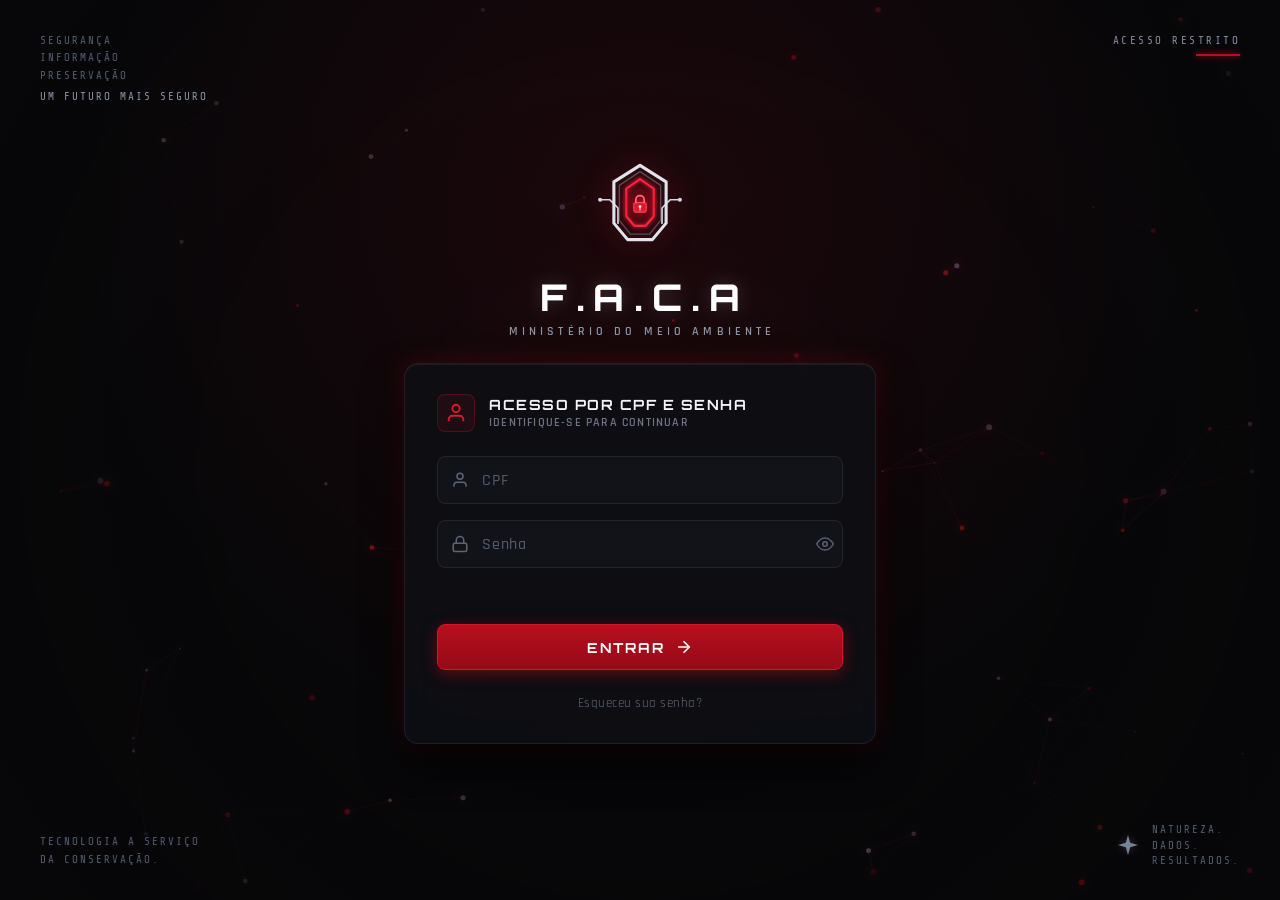
==== commit 1e0c4052: "Core: integração Banco com o front" ====
--- a/index.html
+++ b/index.html
@@ -51,27 +51,6 @@
         <span>DADOS.</span>
         <span>RESULTADOS.</span>
       </div>
-    </div>
-  </div>
-
-  <!-- ========================================================================
-       BARRA RÁPIDA DE ACESSO ÀS ROLES (Funciona na mesma rota "/" sem 404)
-       ======================================================================== -->
-  <div id="spa-top-switcher" style="position: fixed; top: 14px; left: 50%; transform: translateX(-50%); z-index: 50;">
-    <div class="role-preview-bar">
-      <span class="role-preview-label">TELAS POR ROLE:</span>
-      <button type="button" class="role-preview-btn active" data-spa-action="voltar-login" id="btn-top-login">
-        Login
-      </button>
-      <button type="button" class="role-preview-btn" data-spa-role="1" id="btn-top-role-1">
-        Role Nível 1 (Relatórios)
-      </button>
-      <button type="button" class="role-preview-btn" data-spa-role="2" id="btn-top-role-2">
-        Role Nível 2 (Cofre)
-      </button>
-      <button type="button" class="role-preview-btn" data-spa-role="3" id="btn-top-role-3">
-        Role Nível 3 (Auditoria)
-      </button>
     </div>
   </div>
 
@@ -685,15 +664,6 @@
              NÍVEL 2 — ABA 1: COFRE SEGURO (Status) (#cofre-status)
              ================================================================ -->
         <section class="panel-main-card tab-screen" id="tab-cofre-status" data-tab-panel="cofre-status">
-          <div style="display: flex; justify-content: flex-end; gap: 8px; margin-bottom: 8px;">
-            <button type="button" class="role-preview-btn active" id="btn-preview-cofre-locked">
-              Estado 1: Cofre Bloqueado
-            </button>
-            <button type="button" class="role-preview-btn" id="btn-preview-cofre-unlocked">
-              Estado 2: Cofre Desbloqueado (Pós-Facial)
-            </button>
-          </div>
-
           <div id="view-cofre-bloqueado">
             <div class="screen-header-block">
               <h2 class="screen-main-title">ACESSO NEGADO / REQUER AUTENTICAÇÃO</h2>
@@ -760,9 +730,76 @@
           </div>
 
           <div id="view-cofre-desbloqueado" style="display: none;">
-            <div class="screen-header-block">
-              <h2 class="screen-main-title">COFRE SEGURO - STATUS GERAL</h2>
-              <p class="screen-subtitle">AGORA LIBERADO APÓS A CONFIRMAÇÃO FACIAL</p>
+            <div class="screen-header-block" style="display: flex; align-items: center; justify-content: space-between; flex-wrap: wrap; gap: 12px;">
+              <div>
+                <h2 class="screen-main-title">COFRE SEGURO - STATUS GERAL</h2>
+                <p class="screen-subtitle">AGORA LIBERADO APÓS A CONFIRMAÇÃO FACIAL</p>
+              </div>
+              <button type="button" class="btn-novo-usuario" id="btn-cofre-abrir-form-toxina" data-action="abrir-form-toxina">
+                <span>+ ADICIONAR TOXINA</span>
+              </button>
+            </div>
+
+            <!-- Formulário de Adição de Nova Toxina no Cofre (Exclusivo para Usuários Permitidos Nível 2/3 com Cofre Desbloqueado) -->
+            <div id="slot-form-toxina-cofre">
+              <div id="card-form-nova-toxina" class="cyber-inner-card" style="display: none; margin-bottom: 18px; border: 1px solid rgba(255, 42, 64, 0.45); background: rgba(14, 18, 28, 0.95); padding: 18px;">
+                <div style="display: flex; align-items: center; justify-content: space-between; margin-bottom: 14px; border-bottom: 1px solid rgba(255,255,255,0.08); padding-bottom: 10px;">
+                  <div>
+                    <h3 style="margin: 0; font-size: 1rem; color: #ffffff; letter-spacing: 0.06em;">CADASTRAR NOVA TOXINA NO COFRE</h3>
+                    <span style="font-size: 0.75rem; color: #9aa4b8;">Salva no banco de dados e atualiza automaticamente os Dashboards do Nível 1 e Inventário</span>
+                  </div>
+                  <span class="unlocked-badge-top" style="margin: 0;">ACESSO AUTORIZADO (NÍVEL 2/3)</span>
+                </div>
+
+                <form id="form-nova-toxina-cofre">
+                  <div style="display: grid; grid-template-columns: repeat(auto-fit, minmax(210px, 1fr)); gap: 12px;">
+                    <div class="modal-field">
+                      <label for="tox-input-nome">Nome da Toxina</label>
+                      <input type="text" id="tox-input-nome" class="cyber-input-control" placeholder="Ex: Anatoxina-a Purificada" required />
+                    </div>
+                    <div class="modal-field">
+                      <label for="tox-input-codigo">Código da Amostra</label>
+                      <input type="text" id="tox-input-codigo" class="cyber-input-control" placeholder="Ex: TOX-L2-005" required />
+                    </div>
+                    <div class="modal-field">
+                      <label for="tox-input-formula">Fórmula Molecular</label>
+                      <input type="text" id="tox-input-formula" class="cyber-input-control" placeholder="Ex: C10H15NO" required />
+                    </div>
+                    <div class="modal-field">
+                      <label for="tox-select-nivel">Classificação de Risco / Nível</label>
+                      <select id="tox-select-nivel" class="cyber-select-control" required>
+                        <option value="1">Moderado (Monitoramento Nível 1)</option>
+                        <option value="2" selected>Alto / Crítico (Restrito Nível 2)</option>
+                        <option value="3">Catastrófico (Segurança Nível 3)</option>
+                      </select>
+                    </div>
+                    <div class="modal-field">
+                      <label for="tox-input-temp">Temperatura de Armazenamento (°C)</label>
+                      <input type="number" step="0.1" id="tox-input-temp" class="cyber-input-control" value="-20.0" required />
+                    </div>
+                    <div class="modal-field">
+                      <label for="tox-input-compartimento">Compartimento no Cofre</label>
+                      <input type="text" id="tox-input-compartimento" class="cyber-input-control" placeholder="Ex: Criogenia Setor 2-B" required />
+                    </div>
+                  </div>
+
+                  <div class="modal-field" style="margin-top: 10px;">
+                    <label for="tox-input-protocolo">Protocolo de Contenção / Neutralização</label>
+                    <input type="text" id="tox-input-protocolo" class="cyber-input-control" placeholder="Ex: Pressão negativa BSL e neutralização alcalina controlada" />
+                  </div>
+
+                  <div class="feedback-msg" id="tox-feedback-msg" style="margin-top: 10px;"></div>
+
+                  <div style="display: flex; gap: 10px; justify-content: flex-end; margin-top: 14px;">
+                    <button type="button" class="btn-outline-secondary" id="btn-cancelar-toxina-cofre" style="width: auto; padding: 8px 18px;">
+                      CANCELAR
+                    </button>
+                    <button type="submit" class="btn-red-outline-large" id="btn-salvar-toxina-cofre" style="width: auto; padding: 8px 22px; margin-top: 0;">
+                      <span>SALVAR TOXINA NO COFRE</span>
+                    </button>
+                  </div>
+                </form>
+              </div>
             </div>
 
             <div class="cofre-unlocked-grid">
@@ -856,54 +893,83 @@
              NÍVEL 2 — ABA 2: INVENTÁRIO DE TOXINAS (#inventario)
              ================================================================ -->
         <section class="panel-main-card tab-screen" id="tab-inventario" data-tab-panel="inventario">
-          <div class="screen-header-block">
-            <h2 class="screen-main-title">INVENTÁRIO DE TOXINAS</h2>
-            <p class="screen-subtitle">(Cofre Seguro)</p>
-          </div>
-
-          <div class="inventory-toolbar">
-            <select id="sql-filtro-inventario" class="cyber-select-control">
-              <option value="">Filtros de Busca</option>
-              <option value="alto">Nível de Risco: Alto</option>
-              <option value="critico">Nível de Risco: Alto/Crítico</option>
-            </select>
-
-            <div class="inv-metric-pill">
-              <svg viewBox="0 0 24 24" width="20" height="20" fill="none" stroke="currentColor" stroke-width="2">
-                <path d="M14 14.76V3.5a2.5 2.5 0 0 0-5 0v11.26a4.5 4.5 0 1 0 5 0z"/>
-              </svg>
-              <div class="inv-metric-text">
-                <span>Temperatura Interna</span>
-                <strong class="temp-green" id="sql-inv-temperatura">-- °C</strong>
-              </div>
-            </div>
-
-            <div class="inv-metric-pill">
-              <div class="inv-metric-text">
-                <span>Quantidade</span>
-                <strong id="sql-inv-quantidade">0 Itens</strong>
-              </div>
-            </div>
-          </div>
-
-          <div class="alerts-table-card">
-            <table class="flat-cyber-table" id="tabela-inventario-toxinas">
-              <thead>
-                <tr>
-                  <th>ID</th>
-                  <th>Nome da Toxina</th>
-                  <th>Quantidade</th>
-                  <th>Nível de Risco</th>
-                  <th>Compartimento</th>
-                  <th>Último Acesso</th>
-                </tr>
-              </thead>
-              <tbody id="tbody-inventario-toxinas">
-                <tr class="sql-empty-row">
-                  <td colspan="6">Sem dados — Pré-configurado para receber a tabela `toxinas` do banco de dados MySQL.</td>
-                </tr>
-              </tbody>
-            </table>
+          <div class="screen-header-block" style="display: flex; align-items: center; justify-content: space-between; flex-wrap: wrap; gap: 12px;">
+            <div>
+              <h2 class="screen-main-title">INVENTÁRIO DE TOXINAS</h2>
+              <p class="screen-subtitle">(Cofre Seguro)</p>
+            </div>
+            <button type="button" class="btn-novo-usuario" id="btn-inv-abrir-form-toxina" data-action="abrir-form-toxina">
+              <span>+ ADICIONAR TOXINA</span>
+            </button>
+          </div>
+
+          <div id="view-inventario-bloqueado" style="display: none;">
+            <div class="cofre-locked-center-card" style="margin: 24px auto;">
+              <div class="vault-door-ring">
+                <div class="vault-lock-badge">
+                  <svg viewBox="0 0 24 24" width="22" height="22" fill="none" stroke="currentColor" stroke-width="2.2">
+                    <rect x="3" y="11" width="18" height="11" rx="2" ry="2"/>
+                    <path d="M7 11V7a5 5 0 0 1 10 0v4"/>
+                  </svg>
+                </div>
+              </div>
+              <h3 class="cofre-locked-title">INVENTÁRIO DO COFRE BLOQUEADO</h3>
+              <p class="cofre-locked-desc">
+                Somente operadores autorizados (Nível 2 ou Nível 3) após a confirmação biométrica facial podem acessar o inventário do cofre ou cadastrar novas toxinas.
+              </p>
+              <button type="button" class="btn-red-outline-large" data-spa-tab="autenticacao-facial" style="max-width: 310px; margin: 14px auto 0;">
+                <span>LIBERAR ACESSO AO COFRE</span>
+              </button>
+            </div>
+          </div>
+
+          <div id="view-inventario-desbloqueado">
+            <div id="slot-form-toxina-inventario"></div>
+
+            <div class="inventory-toolbar">
+              <select id="sql-filtro-inventario" class="cyber-select-control">
+                <option value="">Filtros de Busca</option>
+                <option value="alto">Nível de Risco: Alto</option>
+                <option value="critico">Nível de Risco: Alto/Crítico</option>
+              </select>
+
+              <div class="inv-metric-pill">
+                <svg viewBox="0 0 24 24" width="20" height="20" fill="none" stroke="currentColor" stroke-width="2">
+                  <path d="M14 14.76V3.5a2.5 2.5 0 0 0-5 0v11.26a4.5 4.5 0 1 0 5 0z"/>
+                </svg>
+                <div class="inv-metric-text">
+                  <span>Temperatura Interna</span>
+                  <strong class="temp-green" id="sql-inv-temperatura">-- °C</strong>
+                </div>
+              </div>
+
+              <div class="inv-metric-pill">
+                <div class="inv-metric-text">
+                  <span>Quantidade</span>
+                  <strong id="sql-inv-quantidade">0 Itens</strong>
+                </div>
+              </div>
+            </div>
+
+            <div class="alerts-table-card">
+              <table class="flat-cyber-table" id="tabela-inventario-toxinas">
+                <thead>
+                  <tr>
+                    <th>ID</th>
+                    <th>Nome da Toxina</th>
+                    <th>Quantidade</th>
+                    <th>Nível de Risco</th>
+                    <th>Compartimento</th>
+                    <th>Último Acesso</th>
+                  </tr>
+                </thead>
+                <tbody id="tbody-inventario-toxinas">
+                  <tr class="sql-empty-row">
+                    <td colspan="6">Sem dados — Pré-configurado para receber a tabela `toxinas` do banco de dados MySQL.</td>
+                  </tr>
+                </tbody>
+              </table>
+            </div>
           </div>
         </section>
 
@@ -1189,47 +1255,78 @@
         <section class="panel-main-card tab-screen" id="tab-adicionar" data-tab-panel="adicionar">
           <div class="screen-header-block">
             <h2 class="screen-main-title">ADICIONAR NOVO OPERADOR</h2>
-            <p class="screen-subtitle">CADASTRO DE CREDENCIAIS E ROLE NO BANCO DE DADOS MYSQL</p>
-          </div>
-
-          <form id="form-novo-usuario-sql" class="pdf-form-col" style="max-width: 580px;" autocomplete="off">
-            <div>
-              <label class="pdf-field-label" for="sql-input-nome">Nome do Operador</label>
-              <input type="text" id="sql-input-nome" class="cyber-input-control" placeholder="Coluna MySQL: nome" required />
-            </div>
-
-            <div class="pdf-date-row">
+            <p class="screen-subtitle">CADASTRO DE DADOS PESSOAIS, CREDENCIAIS E BIOMETRIA FACIAL</p>
+          </div>
+
+          <div class="n2-facial-grid">
+            <form id="form-novo-usuario-sql" class="pdf-form-col" autocomplete="off">
               <div>
-                <label class="pdf-field-label" for="sql-input-cpf">CPF</label>
-                <input type="text" id="sql-input-cpf" class="cyber-input-control" placeholder="Coluna MySQL: cpf" maxlength="14" required />
-              </div>
+                <label class="pdf-field-label" for="sql-input-nome">Nome Completo do Operador</label>
+                <input type="text" id="sql-input-nome" class="cyber-input-control" placeholder="Ex: Carlos Mendes" required />
+              </div>
+
+              <div class="pdf-date-row">
+                <div>
+                  <label class="pdf-field-label" for="sql-input-cpf">CPF (11 dígitos)</label>
+                  <input type="text" id="sql-input-cpf" class="cyber-input-control" placeholder="000.000.000-00" maxlength="14" required />
+                </div>
+                <div>
+                  <label class="pdf-field-label" for="sql-input-matricula">Matrícula Funcional</label>
+                  <input type="text" id="sql-input-matricula" class="cyber-input-control" placeholder="Ex: MMA-2026-010" required />
+                </div>
+              </div>
+
+              <div class="pdf-date-row">
+                <div>
+                  <label class="pdf-field-label" for="sql-select-role">Nível de Acesso (Role RBAC)</label>
+                  <select id="sql-select-role" class="cyber-select-control" required>
+                    <option value="1">Nível 1 (Relatórios / Operacional)</option>
+                    <option value="2">Nível 2 (Cofre + Relatórios / Diretoria)</option>
+                    <option value="3">Nível 3 (Auditoria Completa / Ministerial)</option>
+                  </select>
+                </div>
+                <div>
+                  <label class="pdf-field-label" for="sql-input-senha">Senha Inicial (mín. 8 caracteres)</label>
+                  <input type="password" id="sql-input-senha" class="cyber-input-control" placeholder="Mínimo 8 caracteres" minlength="8" required />
+                </div>
+              </div>
+
               <div>
-                <label class="pdf-field-label" for="sql-input-matricula">Matrícula Funcional</label>
-                <input type="text" id="sql-input-matricula" class="cyber-input-control" placeholder="Coluna MySQL: matricula" required />
-              </div>
-            </div>
-
-            <div class="pdf-date-row">
-              <div>
-                <label class="pdf-field-label" for="sql-select-role">Nível de Acesso (Role)</label>
-                <select id="sql-select-role" class="cyber-select-control" required>
-                  <option value="1">Nível 1 (Relatórios)</option>
-                  <option value="2">Nível 2 (Cofre + Relatórios)</option>
-                  <option value="3">Nível 3 (Auditoria Completa)</option>
-                </select>
-              </div>
-              <div>
-                <label class="pdf-field-label" for="sql-input-senha">Senha Inicial</label>
-                <input type="password" id="sql-input-senha" class="cyber-input-control" placeholder="Coluna MySQL: senha_hash" required />
-              </div>
-            </div>
-
-            <div class="feedback-msg" id="modal-sql-feedback"></div>
-
-            <button type="submit" class="btn-red-outline-large">
-              <span>CADASTRAR OPERADOR (AGUARDANDO MYSQL)</span>
-            </button>
-          </form>
+                <label class="pdf-field-label" for="sql-input-foto-file">Ou Enviar Foto Facial de Referência (Arquivo JPEG/PNG)</label>
+                <input type="file" id="sql-input-foto-file" accept="image/jpeg,image/png" class="cyber-input-control" style="padding-top: 7px;" />
+              </div>
+
+              <div class="feedback-msg" id="modal-sql-feedback"></div>
+
+              <button type="submit" class="btn-red-outline-large" id="btn-submit-novo-usuario">
+                <span>CADASTRAR OPERADOR E FACIAL</span>
+              </button>
+            </form>
+
+            <!-- Scanner / Captura de Biometria Facial para o Cadastro -->
+            <div class="n2-controls-col">
+              <div class="n2-scanner-frame" id="cad-scanner-viewport" style="height: 240px;">
+                <div class="reticle-corner corner-tl"></div>
+                <div class="reticle-corner corner-tr"></div>
+                <div class="reticle-corner corner-bl"></div>
+                <div class="reticle-corner corner-br"></div>
+                <div class="n2-hud-top-label" id="cad-hud-status-text">BIOMETRIA FACIAL OBRIGATÓRIA</div>
+                <div class="scan-laser" id="cad-scan-laser"></div>
+                <canvas id="cad-face-mesh-canvas" width="340" height="220"></canvas>
+                <video id="cad-webcam-video" autoplay playsinline muted style="position:absolute;width:100%;height:100%;object-fit:cover;transform:scaleX(-1);z-index:1;display:none;"></video>
+                <div class="n2-hud-bottom-label" id="cad-hud-metrics-text">AGUARDANDO CAPTURA FACIAL</div>
+              </div>
+
+              <div style="display: flex; gap: 8px; flex-wrap: wrap;">
+                <button type="button" class="btn-secondary" id="btn-cad-toggle-cam" style="margin-top: 0; flex: 1;">
+                  <span>ATIVAR CÂMERA</span>
+                </button>
+                <button type="button" class="btn-red-outline-large" id="btn-cad-capturar-face" style="flex: 1;">
+                  <span>CAPTURAR FACIAL</span>
+                </button>
+              </div>
+            </div>
+          </div>
         </section>
 
         <!-- ================================================================
@@ -1240,6 +1337,21 @@
             <h2 class="screen-main-title">DESBLOQUEAR CONTA</h2>
             <p class="screen-subtitle">LIBERAÇÃO DE TERMINAIS E OPERADORES BLOQUEADOS POR TENTATIVAS EXCEDIDAS</p>
           </div>
+
+          <form id="form-desbloquear-manual" class="inventory-toolbar" style="grid-template-columns: 1fr auto; margin-bottom: 16px;" autocomplete="off">
+            <input
+              type="text"
+              id="sql-input-desbloqueio-id"
+              class="cyber-input-control"
+              placeholder="Digite o CPF (ex: 123.456.789-00) ou Matrícula para desbloquear..."
+              required
+            />
+            <button type="submit" class="btn-red-outline-large" id="btn-desbloquear-direto" style="width: auto; padding: 0 24px; height: 40px;">
+              <span>DESBLOQUEAR CONTA</span>
+            </button>
+          </form>
+
+          <div class="feedback-msg" id="desbloqueio-feedback" style="margin-bottom: 12px;"></div>
 
           <div class="alerts-table-card">
             <table class="flat-cyber-table" id="tabela-contas-bloqueadas">
@@ -1255,7 +1367,7 @@
               </thead>
               <tbody id="tbody-contas-bloqueadas">
                 <tr class="sql-empty-row">
-                  <td colspan="6">Sem dados — Pré-configurado para receber `SELECT * FROM usuarios WHERE bloqueado = 1` do MySQL.</td>
+                  <td colspan="6">Nenhuma conta bloqueada no momento.</td>
                 </tr>
               </tbody>
             </table>
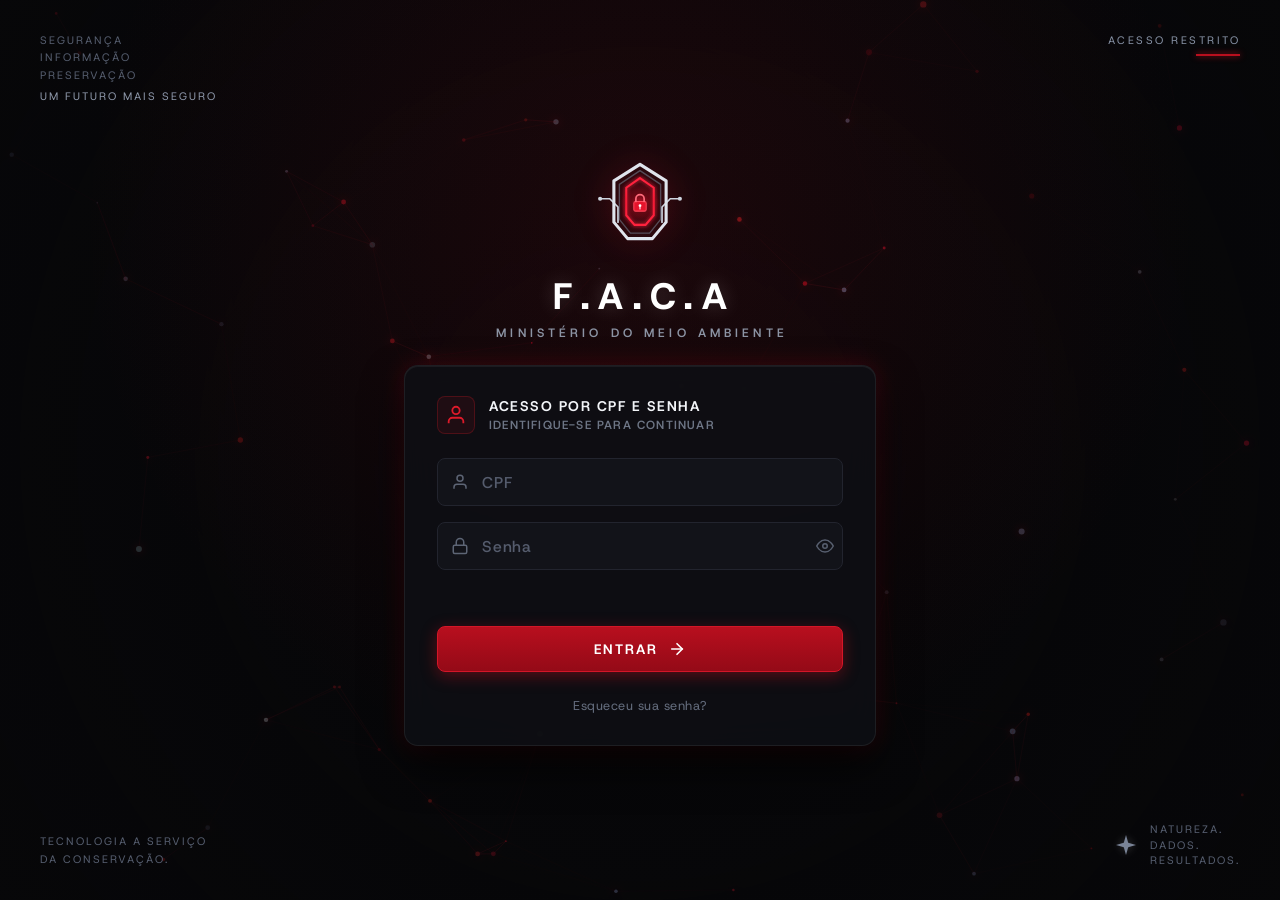
==== commit 14087afd: "att de fonte" ====
--- a/index.html
+++ b/index.html
@@ -5,10 +5,9 @@
   <meta name="viewport" content="width=device-width, initial-scale=1.0">
   <title>F.A.C.A - Ministério do Meio Ambiente | Controle de Acesso</title>
 
-  <!-- Google Fonts: Orbitron & Rajdhani for Cyber / Military HUD Aesthetic -->
-  <link rel="preconnect" href="https://fonts.googleapis.com">
-  <link rel="preconnect" href="https://fonts.gstatic.com" crossorigin>
-  <link href="https://fonts.googleapis.com/css2?family=Orbitron:wght@500;700;800;900&family=Rajdhani:wght@400;500;600;700&family=Share+Tech+Mono&display=swap" rel="stylesheet">
+  <!-- Fonte Local: Host Grotesk (pasta fonts/) -->
+  <link rel="preload" href="src/assets/fonts/HostGrotesk-VariableFont_wght.ttf" as="font" type="font/ttf" crossorigin>
+  <link rel="preload" href="src/assets/fonts/HostGrotesk-Italic-VariableFont_wght.ttf" as="font" type="font/ttf" crossorigin>
 
   <!-- Estilos CSS -->
   <link rel="stylesheet" href="src/css/estilo.css">
@@ -320,7 +319,7 @@
                 </div>
                 <div class="stats-svg-box">
                   <svg viewBox="0 0 520 155" preserveAspectRatio="none">
-                    <g fill="#7c8598" font-size="10" font-family="Share Tech Mono, monospace">
+                    <g fill="#7c8598" font-size="10" font-family="Host Grotesk, sans-serif">
                       <text x="4" y="16">50</text>
                       <text x="4" y="40">40</text>
                       <text x="4" y="64">30</text>
@@ -336,7 +335,7 @@
                       <line x1="28" y1="108" x2="510" y2="108"/>
                       <line x1="28" y1="132" x2="510" y2="132" stroke="rgba(255,255,255,0.14)"/>
                     </g>
-                    <g fill="#7c8598" font-size="10" font-family="Rajdhani, sans-serif" text-anchor="middle">
+                    <g fill="#7c8598" font-size="10" font-family="Host Grotesk, sans-serif" text-anchor="middle">
                       <text x="55" y="148">Jan</text>
                       <text x="102" y="148">Fev</text>
                       <text x="149" y="148">Mar</text>
@@ -360,7 +359,7 @@
                 </div>
                 <div class="stats-svg-box">
                   <svg viewBox="0 0 520 155" preserveAspectRatio="none">
-                    <g fill="#7c8598" font-size="10" font-family="Share Tech Mono, monospace">
+                    <g fill="#7c8598" font-size="10" font-family="Host Grotesk, sans-serif">
                       <text x="0" y="16">100</text>
                       <text x="4" y="40">80</text>
                       <text x="4" y="64">60</text>
@@ -376,7 +375,7 @@
                       <line x1="28" y1="108" x2="510" y2="108"/>
                       <line x1="28" y1="132" x2="510" y2="132" stroke="rgba(255,255,255,0.14)"/>
                     </g>
-                    <g fill="#7c8598" font-size="10" font-family="Rajdhani, sans-serif" text-anchor="middle">
+                    <g fill="#7c8598" font-size="10" font-family="Host Grotesk, sans-serif" text-anchor="middle">
                       <text x="55" y="148">Jan</text>
                       <text x="102" y="148">Fev</text>
                       <text x="149" y="148">Mar</text>
@@ -865,7 +864,7 @@
                       <line x1="73" y1="150" x2="73" y2="174"/>
                     </g>
                     <rect x="270" y="120" width="18" height="14" rx="2" fill="rgba(46,213,115,0.2)" stroke="#2ed573" stroke-width="1.5"/>
-                    <text x="279" y="130" fill="#2ed573" font-size="8" font-family="Share Tech Mono, monospace" text-anchor="middle">52</text>
+                    <text x="279" y="130" fill="#2ed573" font-size="8" font-family="Host Grotesk, sans-serif" text-anchor="middle">52</text>
                     <line x1="142" y1="190" x2="188" y2="190" stroke="#ff2a40" stroke-width="4"/>
                   </svg>
                 </div>
--- a/src/css/estilo.css
+++ b/src/css/estilo.css
@@ -2,6 +2,24 @@
    F.A.C.A - Frente de Autenticação e Controle de Acesso
    Ministério do Meio Ambiente - Cyber Security Biometrics UI
    ========================================================================== */
+
+@font-face {
+  font-family: 'Host Grotesk';
+  src: url('../assets/fonts/HostGrotesk-VariableFont_wght.ttf') format('truetype'),
+       url('../../fonts/HostGrotesk-VariableFont_wght.ttf') format('truetype');
+  font-weight: 100 900;
+  font-style: normal;
+  font-display: swap;
+}
+
+@font-face {
+  font-family: 'Host Grotesk';
+  src: url('../assets/fonts/HostGrotesk-Italic-VariableFont_wght.ttf') format('truetype'),
+       url('../../fonts/HostGrotesk-Italic-VariableFont_wght.ttf') format('truetype');
+  font-weight: 100 900;
+  font-style: italic;
+  font-display: swap;
+}
 
 :root {
   --bg-dark: #070709;
@@ -23,15 +41,16 @@
   --input-border: #22242e;
   --input-border-focus: #b80f1e;
   
-  --font-display: 'Orbitron', sans-serif;
-  --font-ui: 'Rajdhani', sans-serif;
-  --font-mono: 'Share Tech Mono', monospace;
+  --font-display: 'Host Grotesk', sans-serif;
+  --font-ui: 'Host Grotesk', sans-serif;
+  --font-mono: 'Host Grotesk', monospace;
 }
 
 * {
   margin: 0;
   padding: 0;
   box-sizing: border-box;
+  font-family: var(--font-ui);
 }
 
 body {
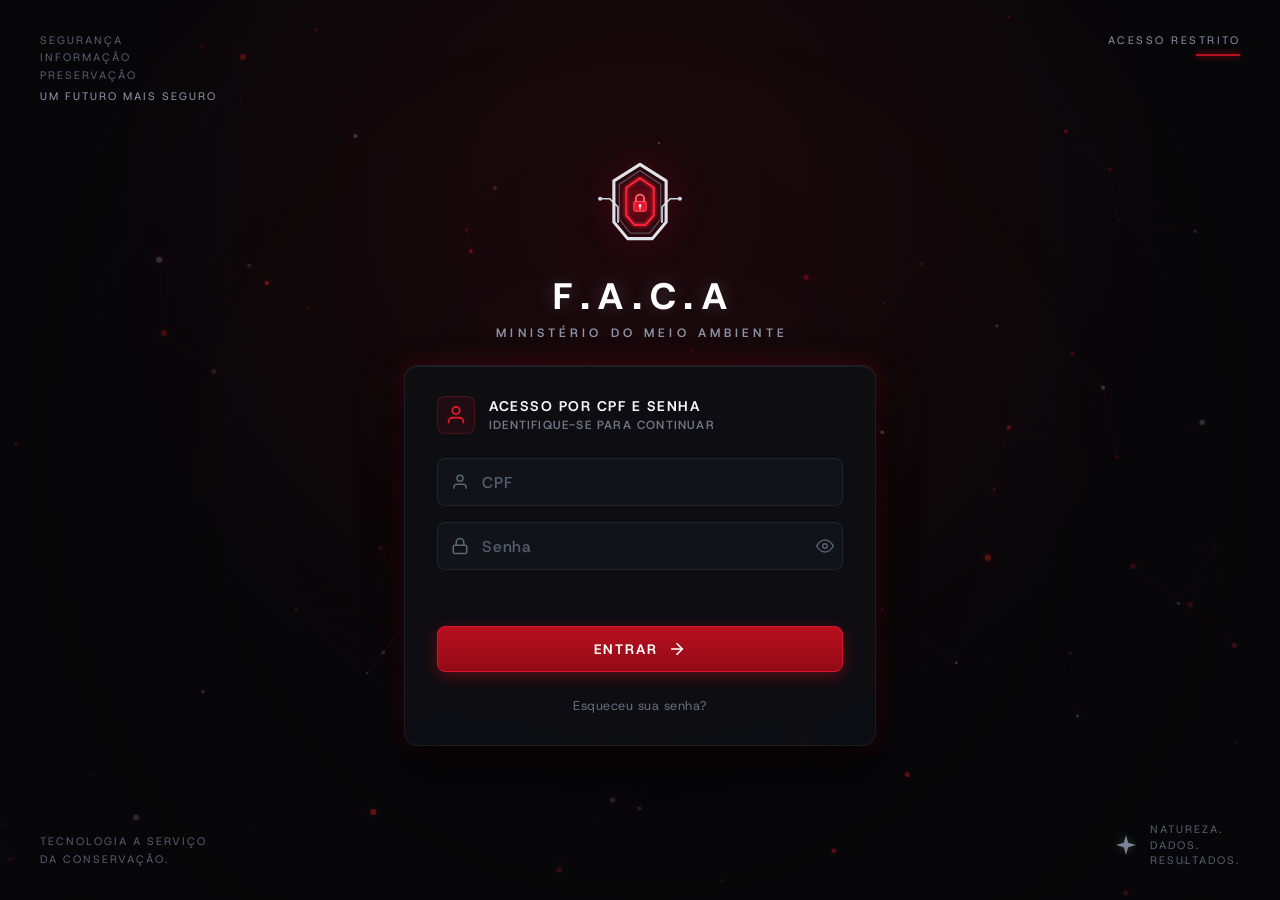
==== commit be2755c3: "limitãção de camera" ====
--- a/index.html
+++ b/index.html
@@ -10,8 +10,8 @@
   <link rel="preload" href="src/assets/fonts/HostGrotesk-Italic-VariableFont_wght.ttf" as="font" type="font/ttf" crossorigin>
 
   <!-- Estilos CSS -->
-  <link rel="stylesheet" href="src/css/estilo.css">
-  <link rel="stylesheet" href="src/css/components/painel-nivel3.css">
+  <link rel="stylesheet" href="src/css/estilo.css?v=2">
+  <link rel="stylesheet" href="src/css/components/painel-nivel3.css?v=2">
 </head>
 <body data-role-nivel="3">
   <!-- Canvas de Fundo Interativo (Rede Neural / Constelações Cibernéticas) -->
@@ -187,7 +187,7 @@
           </div>
           <div class="header-text">
             <h2>RECONHECIMENTO FACIAL</h2>
-            <p>POSICIONE SEU ROSTO NA ÁREA INDICADA</p>
+            <p>APROXIME SEU ROSTO E FIQUE NA REGIÃO OVAL</p>
           </div>
         </div>
 
@@ -198,6 +198,8 @@
             <div class="reticle-corner corner-bl"></div>
             <div class="reticle-corner corner-br"></div>
 
+            <div class="oval-top-hud-tag">APROXIME O ROSTO NA REGIÃO OVAL</div>
+
             <div class="scan-laser" id="scan-laser"></div>
             <div class="crosshair-h"></div>
             <div class="crosshair-v"></div>
@@ -205,10 +207,25 @@
             <canvas id="face-mesh-canvas" width="340" height="240"></canvas>
             <video id="webcam-video" autoplay playsinline muted></video>
 
+            <div class="oval-face-overlay" aria-hidden="true">
+              <div class="oval-face-cutout">
+                <span class="oval-tick tick-top"></span>
+                <span class="oval-tick tick-bottom"></span>
+                <span class="oval-tick tick-left"></span>
+                <span class="oval-tick tick-right"></span>
+              </div>
+              <div class="oval-proximity-pill">APROXIME O ROSTO E FIQUE NA REGIÃO OVAL</div>
+            </div>
+
             <div class="scanner-hud-overlay">
               <span class="hud-status" id="hud-status-text">SISTEMA PRONTO</span>
               <span class="hud-metrics" id="hud-metrics-text">BIOMETRIA 0%</span>
             </div>
+          </div>
+
+          <div class="oval-proximity-warning" id="login-oval-warning">
+            <span class="oval-warn-icon">⚠️</span>
+            <span><strong>AVISO:</strong> Aproxime seu rosto da câmera e fique dentro da <strong>região oval</strong> para o sistema validar melhor (captura limitada somente ao rosto).</span>
           </div>
 
           <div class="scan-progress-container" id="scan-progress-box">
@@ -989,7 +1006,7 @@
               <div class="reticle-corner corner-bl"></div>
               <div class="reticle-corner corner-br"></div>
 
-              <div class="n2-hud-top-label">ESCANEAR ROSTO</div>
+              <div class="n2-hud-top-label">APROXIME O ROSTO NA REGIÃO OVAL</div>
 
               <div class="scan-laser" id="n2-scan-laser"></div>
               <div class="crosshair-h"></div>
@@ -998,12 +1015,27 @@
               <canvas id="n2-face-mesh-canvas" width="380" height="310"></canvas>
               <video id="n2-webcam-video" autoplay playsinline muted style="position:absolute;width:100%;height:100%;object-fit:cover;transform:scaleX(-1);z-index:1;display:none;"></video>
 
+              <div class="oval-face-overlay" aria-hidden="true">
+                <div class="oval-face-cutout">
+                  <span class="oval-tick tick-top"></span>
+                  <span class="oval-tick tick-bottom"></span>
+                  <span class="oval-tick tick-left"></span>
+                  <span class="oval-tick tick-right"></span>
+                </div>
+                <div class="oval-proximity-pill">APROXIME O ROSTO E FIQUE NA REGIÃO OVAL</div>
+              </div>
+
               <div class="n2-hud-bottom-label">
-                ESCANEAR ROSTO<br>MANTENHA-SE VISÍVEL
+                FIQUE NA REGIÃO OVAL<br>CAPTURA LIMITADA SOMENTE AO ROSTO
               </div>
             </div>
 
             <div class="n2-controls-col">
+              <div class="oval-proximity-warning" id="n2-oval-warning">
+                <span class="oval-warn-icon">⚠️</span>
+                <span><strong>AVISO:</strong> Aproxime seu rosto e mantenha-o na <strong>região oval</strong> para o sistema validar melhor e liberar o acesso ao cofre.</span>
+              </div>
+
               <div class="n2-status-banner">
                 <div class="n2-pulse-ring">
                   <svg viewBox="0 0 24 24" width="14" height="14" fill="none" stroke="#ff2a40" stroke-width="2">
@@ -1309,11 +1341,27 @@
                 <div class="reticle-corner corner-tr"></div>
                 <div class="reticle-corner corner-bl"></div>
                 <div class="reticle-corner corner-br"></div>
-                <div class="n2-hud-top-label" id="cad-hud-status-text">BIOMETRIA FACIAL OBRIGATÓRIA</div>
+                <div class="n2-hud-top-label" id="cad-hud-status-text">APROXIME O ROSTO NA REGIÃO OVAL</div>
                 <div class="scan-laser" id="cad-scan-laser"></div>
                 <canvas id="cad-face-mesh-canvas" width="340" height="220"></canvas>
                 <video id="cad-webcam-video" autoplay playsinline muted style="position:absolute;width:100%;height:100%;object-fit:cover;transform:scaleX(-1);z-index:1;display:none;"></video>
-                <div class="n2-hud-bottom-label" id="cad-hud-metrics-text">AGUARDANDO CAPTURA FACIAL</div>
+
+                <div class="oval-face-overlay" aria-hidden="true">
+                  <div class="oval-face-cutout">
+                    <span class="oval-tick tick-top"></span>
+                    <span class="oval-tick tick-bottom"></span>
+                    <span class="oval-tick tick-left"></span>
+                    <span class="oval-tick tick-right"></span>
+                  </div>
+                  <div class="oval-proximity-pill">APROXIME O ROSTO E FIQUE NA REGIÃO OVAL</div>
+                </div>
+
+                <div class="n2-hud-bottom-label" id="cad-hud-metrics-text">CAPTURA LIMITADA SOMENTE AO ROSTO</div>
+              </div>
+
+              <div class="oval-proximity-warning" id="cad-oval-warning">
+                <span class="oval-warn-icon">⚠️</span>
+                <span><strong>AVISO:</strong> Aproxime o rosto e fique na <strong>região oval</strong>. A captura é limitada somente ao rosto para guardar os vetores no banco de dados e o sistema validar melhor.</span>
               </div>
 
               <div style="display: flex; gap: 8px; flex-wrap: wrap;">
@@ -1378,12 +1426,12 @@
   </div>
 
   <!-- Scripts JavaScript -->
-  <script src="src/js/config/configuracao-banco.js"></script>
-  <script src="src/js/services/servico-api.js"></script>
-  <script src="src/js/particulas.js"></script>
-  <script src="src/js/scanner-facial.js"></script>
-  <script src="src/js/components/menu-niveis.js"></script>
-  <script src="src/js/principal.js"></script>
-  <script src="src/js/painel-nivel3.js"></script>
+  <script src="src/js/config/configuracao-banco.js?v=2"></script>
+  <script src="src/js/services/servico-api.js?v=2"></script>
+  <script src="src/js/particulas.js?v=2"></script>
+  <script src="src/js/scanner-facial.js?v=2"></script>
+  <script src="src/js/components/menu-niveis.js?v=2"></script>
+  <script src="src/js/principal.js?v=2"></script>
+  <script src="src/js/painel-nivel3.js?v=2"></script>
 </body>
 </html>
--- a/src/css/estilo.css
+++ b/src/css/estilo.css
@@ -559,9 +559,12 @@
   }
 }
 
-/* Canvas da Malha Facial */
-#face-mesh-canvas {
-  position: absolute;
+/* Canvas da Malha Facial (Todos os 3 scanners: Login, Cofre N2 e Cadastro N3) */
+#face-mesh-canvas,
+#n2-face-mesh-canvas,
+#cad-face-mesh-canvas {
+  position: absolute;
+  inset: 0;
   width: 100%;
   height: 100%;
   z-index: 2;
@@ -569,18 +572,223 @@
 }
 
 /* Vídeo da Webcam */
-#webcam-video {
-  position: absolute;
+#webcam-video,
+#n2-webcam-video,
+#cad-webcam-video {
+  position: absolute;
+  inset: 0;
   width: 100%;
   height: 100%;
   object-fit: cover;
   transform: scaleX(-1); /* espelhado */
   z-index: 1;
   display: none;
-  filter: contrast(1.15) brightness(0.9) grayscale(0.2);
+  filter: contrast(1.15) brightness(0.95) grayscale(0.15);
+}
+
+/* =========================================================================
+   Máscara e Guia da Região Oval no Visor (Frontend DOM + CSS)
+   Limita visualmente o visor apenas à região oval central do rosto
+   ========================================================================= */
+.oval-face-overlay {
+  position: absolute;
+  inset: 0;
+  z-index: 3;
+  display: flex;
+  flex-direction: column;
+  align-items: center;
+  justify-content: center;
+  pointer-events: none;
+  overflow: hidden;
+}
+
+.oval-face-cutout {
+  position: relative;
+  height: 76%;
+  aspect-ratio: 0.76;
+  border-radius: 50%;
+  border: 2.5px solid rgba(255, 42, 64, 0.9);
+  /* Máscara escura externa cobrindo tudo fora da região oval */
+  box-shadow:
+    0 0 0 9999px rgba(6, 8, 13, 0.88),
+    0 0 22px rgba(255, 42, 64, 0.45),
+    inset 0 0 18px rgba(255, 42, 64, 0.22);
+  transition: border-color 0.25s ease, box-shadow 0.25s ease;
+  overflow: hidden;
+}
+
+/* Anel pontilhado externo pulsante para guiar a aproximação do rosto */
+.oval-face-cutout::after {
+  content: '';
+  position: absolute;
+  inset: 5px;
+  border-radius: 50%;
+  border: 1.5px dashed rgba(255, 177, 66, 0.65);
+  pointer-events: none;
+  animation: ovalPulseRing 2s ease-in-out infinite alternate;
+}
+
+@keyframes ovalPulseRing {
+  0% {
+    transform: scale(0.98);
+    opacity: 0.55;
+  }
+  100% {
+    transform: scale(1.01);
+    opacity: 0.95;
+  }
+}
+
+.oval-face-overlay.oval-cam-active .oval-face-cutout {
+  border-color: rgba(255, 165, 2, 0.95);
+  box-shadow:
+    0 0 0 9999px rgba(5, 7, 12, 0.92),
+    0 0 24px rgba(255, 165, 2, 0.5),
+    inset 0 0 16px rgba(255, 165, 2, 0.22);
+}
+
+.oval-face-overlay.oval-scanning .oval-face-cutout {
+  border-color: #ff2a40;
+  box-shadow:
+    0 0 0 9999px rgba(5, 7, 12, 0.93),
+    0 0 28px rgba(255, 42, 64, 0.75),
+    inset 0 0 22px rgba(255, 42, 64, 0.35);
+}
+
+.oval-face-overlay.oval-success .oval-face-cutout {
+  border-color: #2ed573;
+  box-shadow:
+    0 0 0 9999px rgba(5, 7, 12, 0.92),
+    0 0 28px rgba(46, 213, 115, 0.7),
+    inset 0 0 20px rgba(46, 213, 115, 0.3);
+}
+
+.oval-face-overlay.oval-success .oval-face-cutout::after {
+  border-color: rgba(46, 213, 115, 0.8);
+}
+
+/* Preview do recorte oval capturado */
+.oval-captured-preview {
+  position: absolute;
+  inset: 0;
+  width: 100%;
+  height: 100%;
+  object-fit: cover;
+  transform: scaleX(-1);
+  border-radius: 50%;
+  display: none;
+  z-index: 1;
+}
+
+/* Marcadores cardeais da Região Oval (Testa, Queixo, Têmporas) */
+.oval-tick {
+  position: absolute;
+  background: #ffffff;
+  box-shadow: 0 0 6px rgba(255, 255, 255, 0.9);
+  z-index: 2;
+}
+
+.oval-tick.tick-top,
+.oval-tick.tick-bottom {
+  width: 16px;
+  height: 2.5px;
+  left: 50%;
+  transform: translateX(-50%);
+}
+
+.oval-tick.tick-top {
+  top: 0;
+}
+
+.oval-tick.tick-bottom {
+  bottom: 0;
+}
+
+.oval-tick.tick-left,
+.oval-tick.tick-right {
+  width: 2.5px;
+  height: 16px;
+  top: 50%;
+  transform: translateY(-50%);
+}
+
+.oval-tick.tick-left {
+  left: 0;
+}
+
+.oval-tick.tick-right {
+  right: 0;
+}
+
+/* Pílula de aviso de aproximação dentro do visor */
+.oval-proximity-pill {
+  position: absolute;
+  bottom: 24px;
+  left: 50%;
+  transform: translateX(-50%);
+  background: rgba(255, 165, 2, 0.18);
+  border: 1px solid rgba(255, 165, 2, 0.7);
+  color: #ffd32a;
+  font-family: var(--font-mono);
+  font-size: 0.58rem;
+  font-weight: 700;
+  letter-spacing: 0.9px;
+  padding: 2px 9px;
+  border-radius: 999px;
+  white-space: nowrap;
+  z-index: 4;
+  text-shadow: 0 1px 2px rgba(0, 0, 0, 0.9);
+  box-shadow: 0 2px 10px rgba(0, 0, 0, 0.65);
 }
 
 /* Overlay de Status HUD no scanner */
+.oval-top-hud-tag {
+  position: absolute;
+  top: 8px;
+  left: 50%;
+  transform: translateX(-50%);
+  font-family: var(--font-mono);
+  font-size: 0.62rem;
+  font-weight: 700;
+  letter-spacing: 1.2px;
+  color: #ffb142;
+  background: rgba(10, 12, 18, 0.82);
+  border: 1px solid rgba(255, 177, 66, 0.45);
+  border-radius: 4px;
+  padding: 2px 8px;
+  z-index: 5;
+  pointer-events: none;
+  white-space: nowrap;
+  text-transform: uppercase;
+}
+
+.oval-proximity-warning {
+  display: flex;
+  align-items: center;
+  gap: 10px;
+  margin-top: 10px;
+  padding: 9px 12px;
+  background: linear-gradient(90deg, rgba(255, 165, 2, 0.14) 0%, rgba(220, 26, 42, 0.12) 100%);
+  border: 1px solid rgba(255, 165, 2, 0.45);
+  border-left: 3px solid #ffa502;
+  border-radius: 6px;
+  color: #e6ecf5;
+  font-family: var(--font-ui);
+  font-size: 0.76rem;
+  line-height: 1.35;
+  letter-spacing: 0.3px;
+}
+
+.oval-proximity-warning strong {
+  color: #ffb142;
+}
+
+.oval-warn-icon {
+  font-size: 1rem;
+  flex-shrink: 0;
+  line-height: 1;
+}
+
 .scanner-hud-overlay {
   position: absolute;
   bottom: 8px;
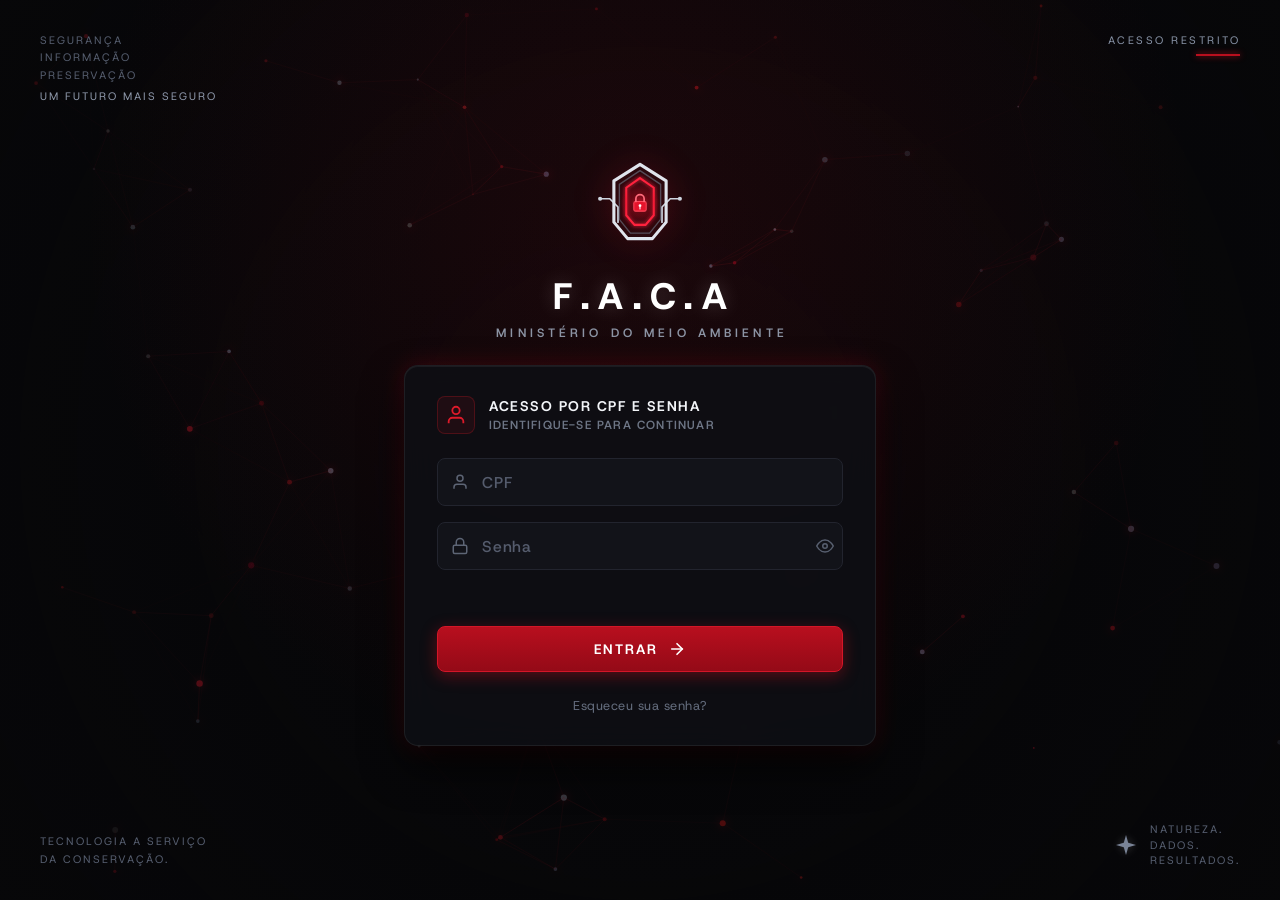
==== commit ab28d50e: "chore(release): prepara estado Dia Zero, upsert de cadastro ao vivo e script de reset para a banca" ====
--- a/index.html
+++ b/index.html
@@ -1427,11 +1427,11 @@
 
   <!-- Scripts JavaScript -->
   <script src="src/js/config/configuracao-banco.js?v=2"></script>
-  <script src="src/js/services/servico-api.js?v=2"></script>
+  <script src="src/js/services/servico-api.js?v=3"></script>
   <script src="src/js/particulas.js?v=2"></script>
   <script src="src/js/scanner-facial.js?v=2"></script>
   <script src="src/js/components/menu-niveis.js?v=2"></script>
   <script src="src/js/principal.js?v=2"></script>
-  <script src="src/js/painel-nivel3.js?v=2"></script>
+  <script src="src/js/painel-nivel3.js?v=3"></script>
 </body>
 </html>
